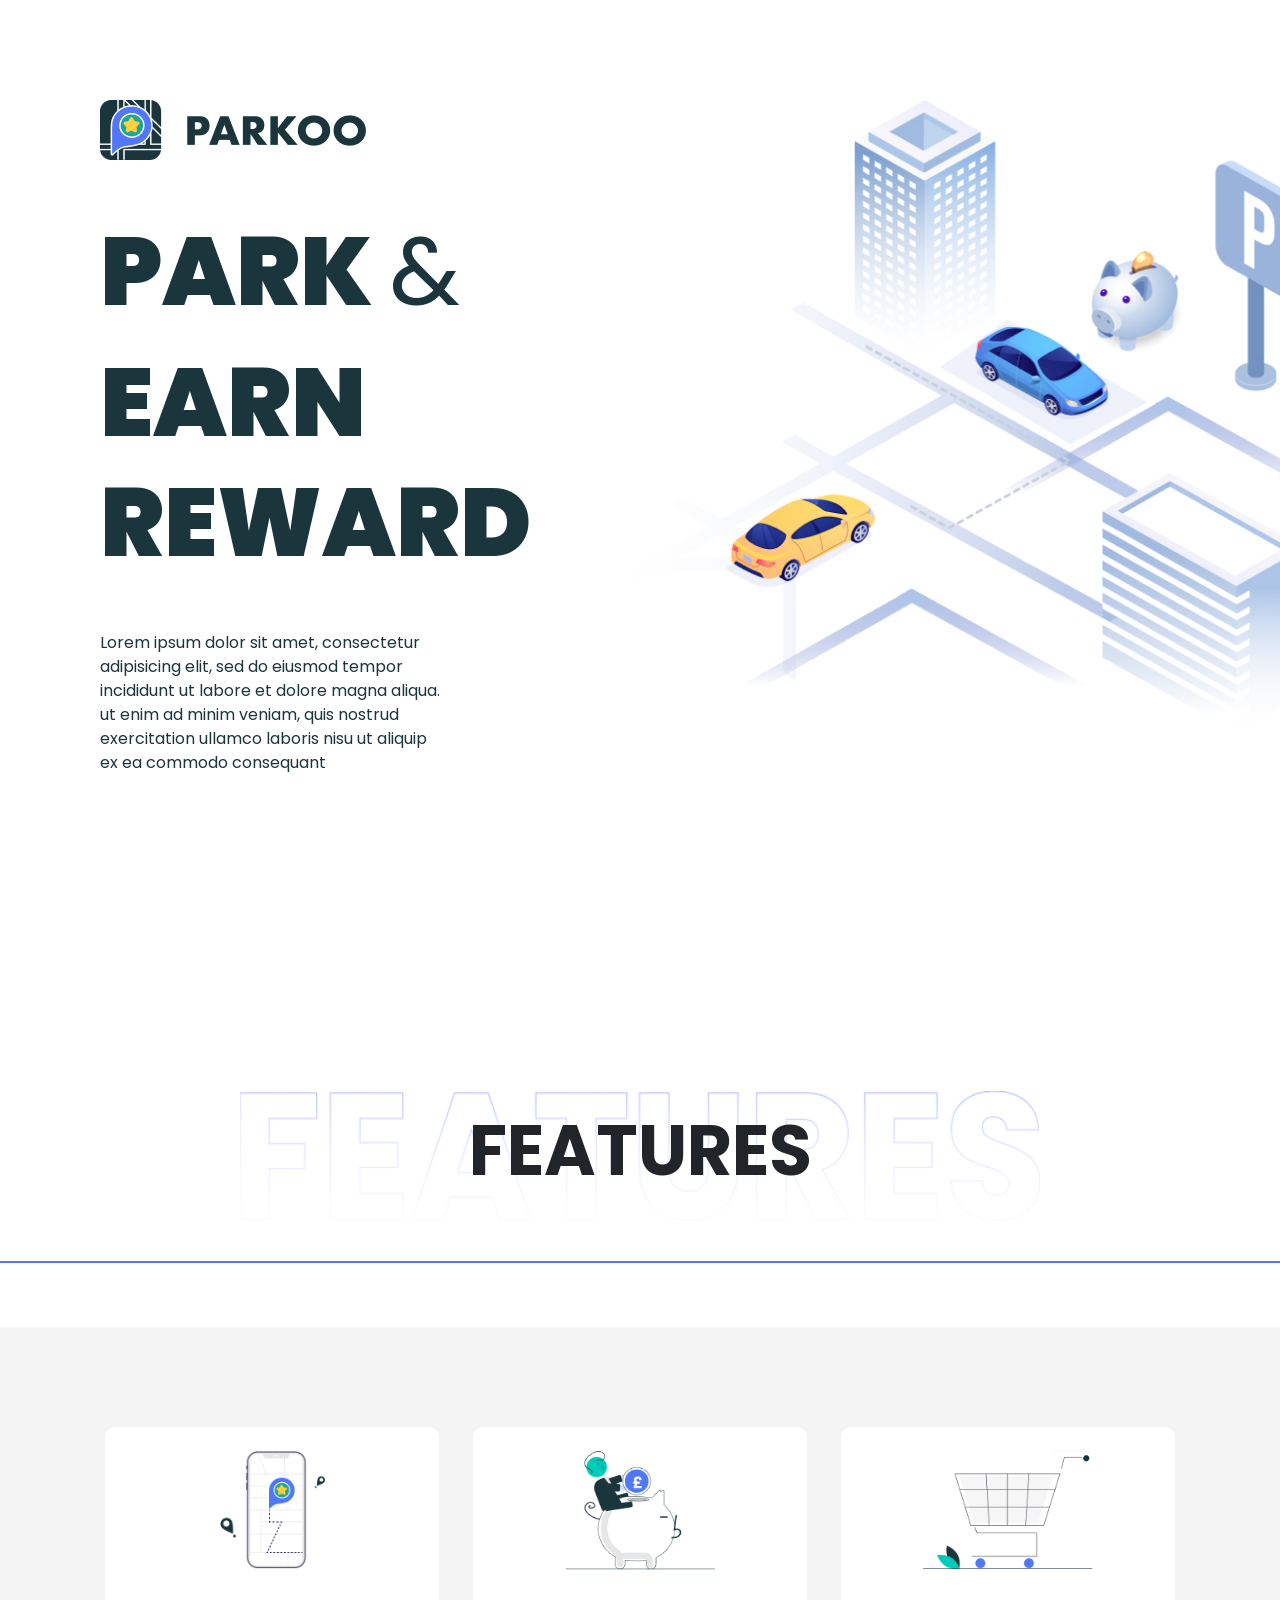
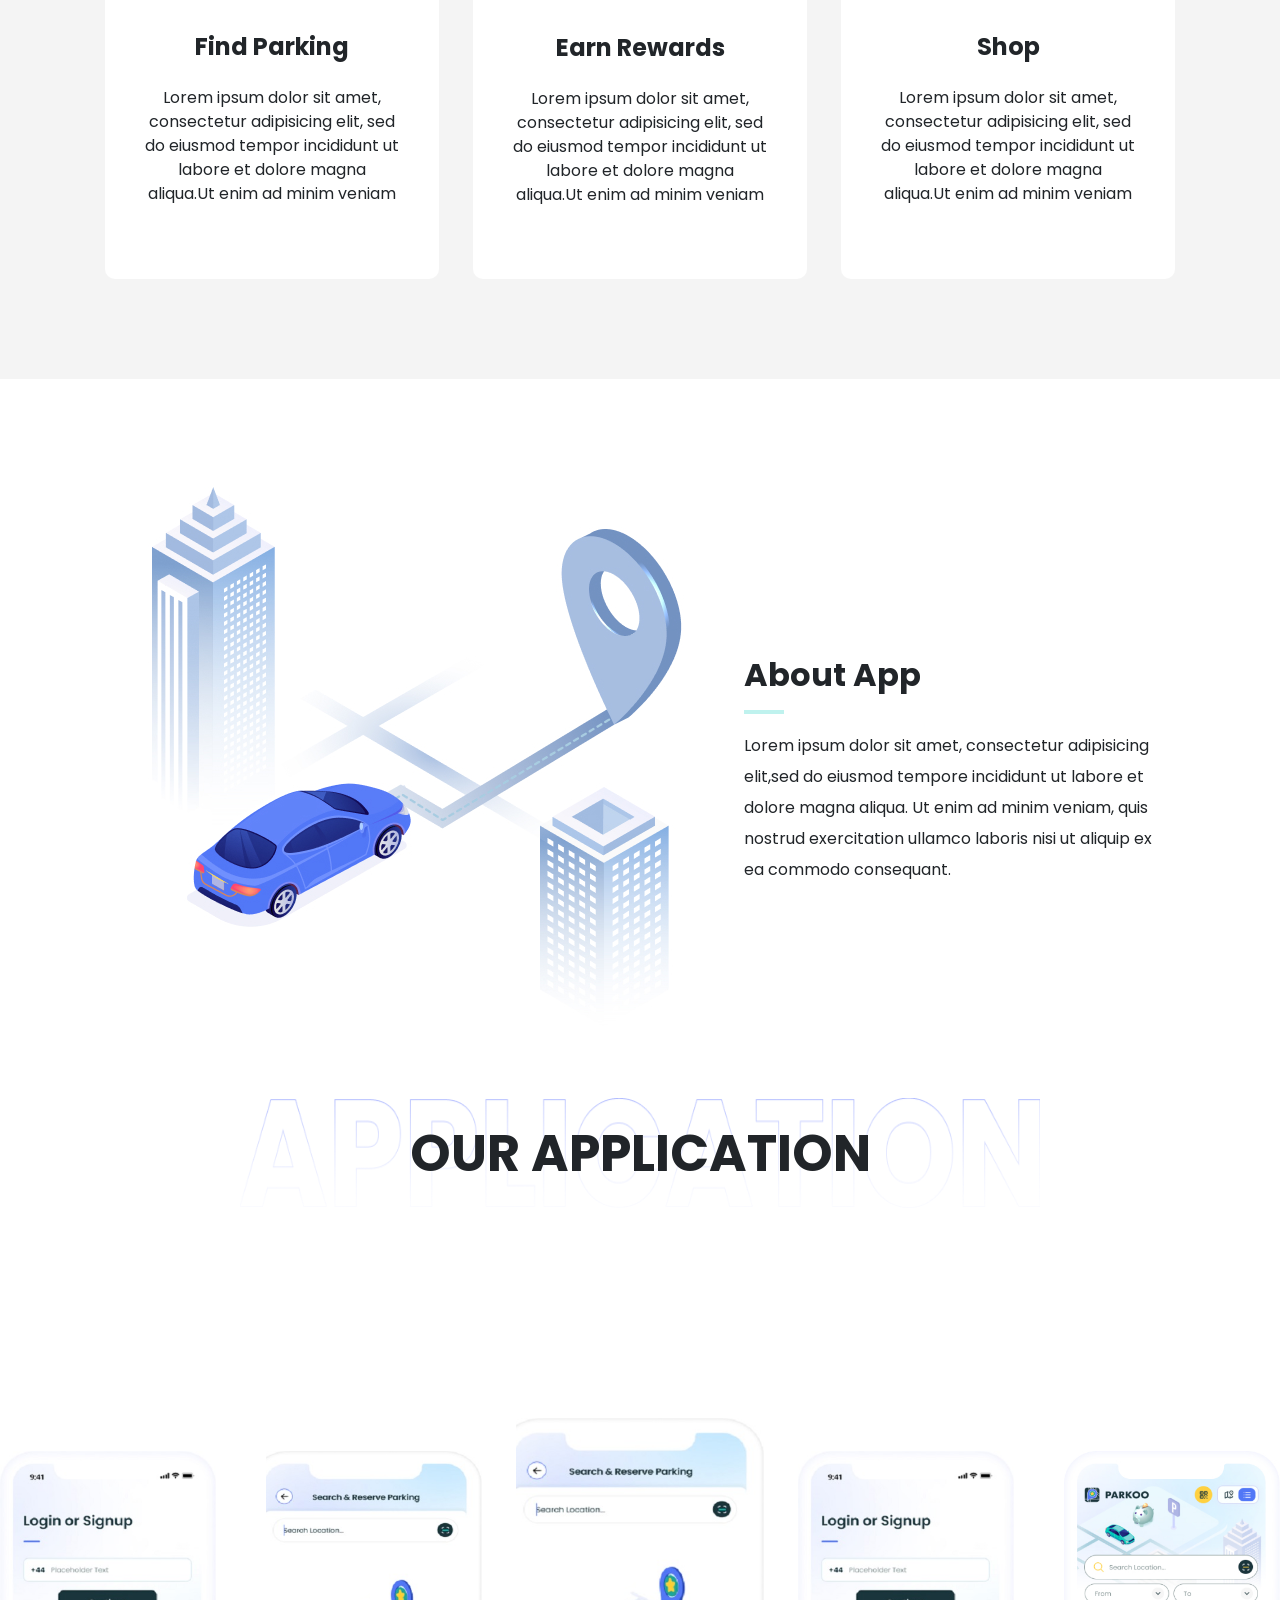
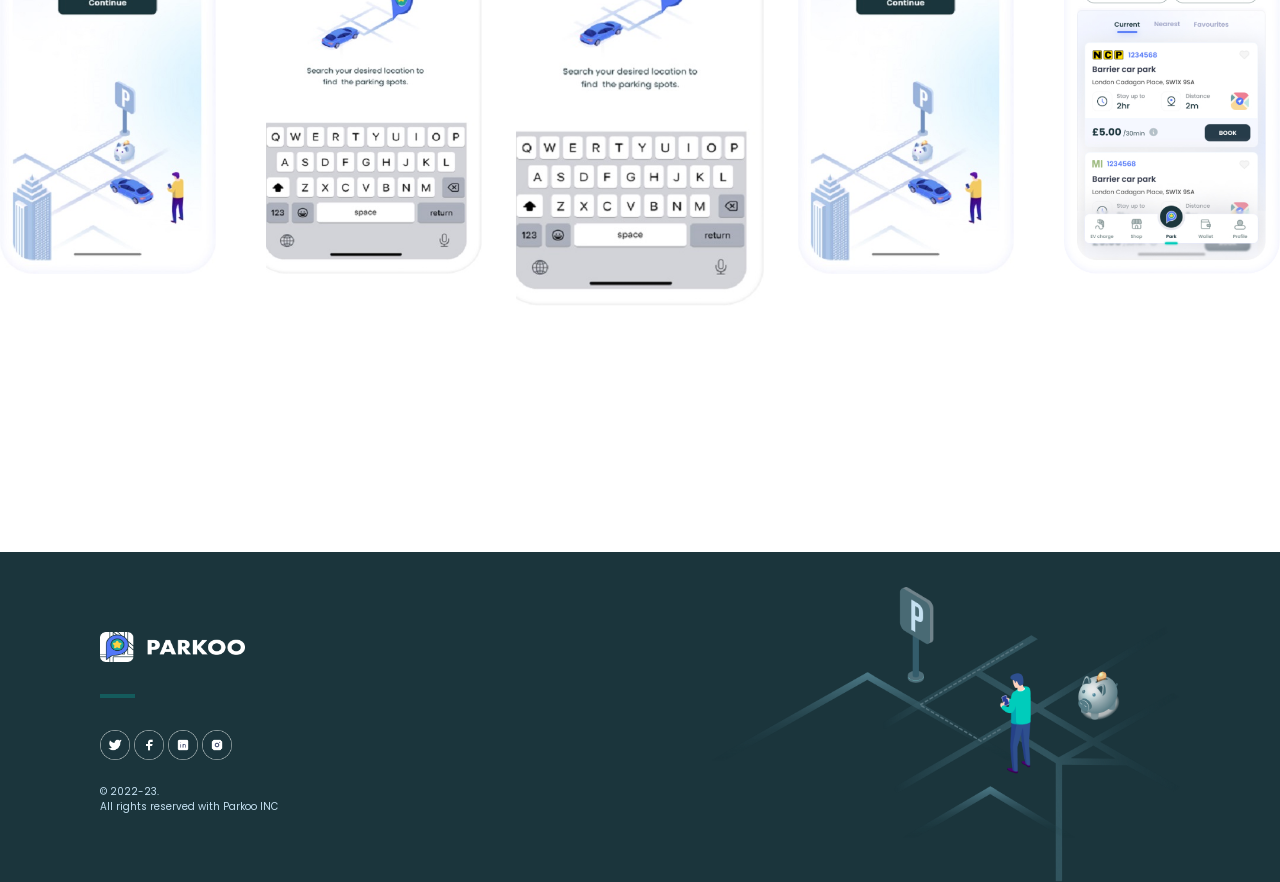
==== index.html @ 3248bf6e "visual changes" ====
<!DOCTYPE html>
<html lang="en">
<head>
    <meta charset="UTF-8">
    <meta http-equiv="X-UA-Compatible" content="IE=edge">
    <meta name="viewport" content="width=device-width, initial-scale=1.0">
    <link href="https://cdn.jsdelivr.net/npm/bootstrap@5.2.1/dist/css/bootstrap.min.css" rel="stylesheet">
    <link href="https://cdn.jsdelivr.net/npm/bootstrap@5.3.0/dist/css/bootstrap.min.css" rel="stylesheet" 
    integrity="sha384-9ndCyUaIbzAi2FUVXJi0CjmCapSmO7SnpJef0486qhLnuZ2cdeRhO02iuK6FUUVM" crossorigin="anonymous">
    <link href='https://fonts.googleapis.com/css?family=Poppins' rel='stylesheet'>
   
    <link rel="stylesheet" href="css/index.css">
    <link rel="stylesheet" href="css/owl.carousel.css">
    <link rel="stylesheet" href="css/owl.theme.green.css">
    <script src="js/jquery.min.js"></script>
    <script src="js/owl.carousel.min.js"></script> 
    <link rel="stylesheet" href="js/index.js">
    <style>
    body {
        font-family: 'Poppins';
        background-color: #FFFFFF;
    }
    </style>
    <title>ParkooLandingPage</title>
</head>
<body>
    <div class="d-flex flex-column">
        <div>
            <div class="backgroundimage">
                <div class="col-sm-6">
                    <img class="parkoologohdr " src="images/ParkooLogohdr.jpg" alt="parkooimage">
                    <h6 class="headerfont">PARK <span class="amp">&</span> EARN REWARD</h6>
                    <P class="headertext">
                        Lorem ipsum dolor sit amet, consectetur adipisicing elit,
                        sed do eiusmod tempor incididunt ut labore et dolore
                        magna aliqua. ut enim ad minim veniam, quis nostrud 
                        exercitation ullamco laboris nisu ut aliquip ex ea 
                        commodo consequant
                    </P>
                </div>
            </div>
        </div>
        <div class="featuresection d-flex flex-column">
            <div class="pb-5">
                <p class="features text-center">FEATURES</p>
            </div>
            <div  class="cardpadding">
                <div class="row cardsection">
                    <div class="col collog1">
                        <div class="card card1 h-100 p-4">
                            <img class="cardimg cardimg1 pb-5" src="images/section3findparkingjpg.jpg" style="width:105px">
                            <div class="card-body pb-5">
                                <h6 class="card-title h4 text-center pb-3">Find Parking</h6>
                                <p class="card-text text-center">
                                    Lorem ipsum dolor sit amet, consectetur adipisicing elit,
                                    sed do eiusmod tempor incididunt ut labore et dolore
                                    magna aliqua.Ut enim ad minim veniam
                                </p>
                            </div>
                        </div>
                    </div>
                    <div class="col collog2">
                        <div class="card card2 h-100 p-4">
                            <img class="cardimg pb-5" src="images/serction3earnrewardsjpg.jpg" style="width:150px">
                            <div class="card-body pb-5">
                                <h6 class="card-title h4 text-center pb-3">Earn Rewards</h6>
                                <p class="card-text text-center">
                                    Lorem ipsum dolor sit amet, consectetur adipisicing elit,
                                    sed do eiusmod tempor incididunt ut labore et dolore
                                    magna aliqua.Ut enim ad minim veniam
                                </p>
                            </div>
                        </div>
                    </div>
                    <div class="col-lg collog3">
                        <div class="card card3 h-100 p-4">
                            <img class="cardimg pb-5" src="images/section3shopjpg.jpg" style="width:170px">
                            <div class="card-body pb-5">
                                <h6 class="card-title h4 text-center pb-3">Shop</h6>
                                <p class="card-text text-center">
                                        Lorem ipsum dolor sit amet, consectetur adipisicing elit,
                                        sed do eiusmod tempor incididunt ut labore et dolore
                                        magna aliqua.Ut enim ad minim veniam
                                </p>
                            </div>
                        </div>
                    </div>
                </div>
            </div>
        </div>
        <div class="aboutsection">
            <div class="row">
                <div class="col-sm-7">
                  <img src="images/aboutsectionimg.jpg">
                </div>
                <div class="col-sm-5 aboutsectioncenter">
                  <h6 class="h3 aboutheading">About App</h6>
                  <hr class="aboutline">
                  <p class="abouttext">Lorem ipsum dolor sit amet, consectetur adipisicing elit,sed do
                      eiusmod tempore incididunt ut labore et dolore magna aliqua.
                       Ut enim ad minim veniam, quis nostrud exercitation ullamco
                      laboris nisi ut aliquip ex ea commodo consequant.
                  </p>
                 
                </div>
              </div>
        </div>
        <div class="pb-5">
            <p class="applications text-center">OUR APPLICATION</p>
        </div>
        <div class="section-padding">
            <div class="screenshot_slider owl-carousel">
                <div class="item">
                    <img class="owlimg" src="images/left2jpg.jpg" alt="">
                </div>
                <div class="item">
                    <img class="owlimg" src="images/right1jpg.jpg" alt="">
                </div>
                <div class="item">
                    <img class="owlimg" src="images/centerjpg.jpg" alt="">
                </div>
                <div class="item">
                    <img class="owlimg" src="images/right1jpg.jpg" alt="">
                </div>
                <div class="item">
                    <img class="owlimg" src="images/left2jpg.jpg" alt="">
                </div>
            </div>
        </div>
        <script>
var owl = $('.screenshot_slider').owlCarousel({
    loop: true,
    responsiveClass: true,
    nav: true,
    margin: 80,    
    autoplayTimeout: 4000,
    smartSpeed: 400,
    center: true,
    navText: ['&#8592;', '&#8594;'],
    responsive: {
        0: {
            items: 1,
            margin: 30
        },
        600: {
            items: 3,
            margin: 30
        },
        1200: {
            items: 5,
            margin: 50
        }
    }
});

/****************************/

jQuery(document.documentElement).keydown(function (event) {    

    // var owl = jQuery("#carousel");

    // handle cursor keys
    if (event.keyCode == 37) {
       // go left
      owl.trigger('prev.owl.carousel', [400]);
      //owl.trigger('owl.prev');
    } else if (event.keyCode == 39) {
       // go right
        owl.trigger('next.owl.carousel', [400]);
       //owl.trigger('owl.next');
    }

});
        </script>
        <div class="footer">
            <div class="footer2sections">
                <div class=" footerfirstsection col">
                    <div class="d-flex flex-column">
                        <img class="footerlogo mb-3" src="images\footerlogo.png">
                        <hr class="footerline">
                        <div class="footerimages d-flex flex-row pb-4 pt-3">
                            <img class="imagefooter me-1" src="images/Group 55png.png" alt="">
                            <img class="imagefooter me-1" src="images/Group 56png.png" alt="">
                            <img class="imagefooter me-1" src="images/Group 57png.png" alt="">
                            <img class="imagefooter" src="images/Group 59png.png" alt="">
                        </div>
                        <p class="footertext m-0">© 2022-23.</p>
                        <p class="footertext">All rights reserved with Parkoo INC</p>
                    </div>
                </div>
                <div class="col">
                    <img class="footerimg" src="images\footerpng.png">
                </div>
            </div>
            
        </div>
    </div>
</body>
---- css/index.css ----
body{
    background-color: #ffffff;
}
.headerfont{
    font-size: 95.5px;
    font-weight:1000;
    line-height: 120px;
    color: #1B353C;
    }
    .headertext{
        padding-right: 230px;
        color: #1B353C;
    }
    .backgroundimage{
        background-image: url("../images/imagefirstbox.jpg");
        background-position: right top;
        background-repeat: no-repeat; 
        padding-left: 100px;
        padding-top: 100px;
        padding-right: 30px;
        padding-bottom: 260px;
        background-position-y: 100px;    
        background-position-x: 570px;   
        background-size:1002.01px 748.42px;
    }
    .parkoologohdr,.headerfont{
        padding-bottom: 40px;
    }
    .amp{
        font-size: normal;
        font-weight:normal;
        line-height: normal;
    }
    .featuresection{
        
    }
    .featuresection .features{
        background-image: url("../images/features.png");
        background-repeat: no-repeat;
        background-position: center;
        background-size: 800px 130px;
        font-weight: bolder;
        font-size: 70px;
        line-height: 200px;
        padding-bottom: 10px;
        border-bottom:2.5px solid #5277F7;
    }
    .cardpadding{
        padding-left: 100px;
        padding-right: 100px;
        padding-top: 100px;
        padding-bottom: 100px;  
        background-color:#F4F4F4; 
    }
    
   
    .featuresection .cardimg{
        align-self: center;
    
    }

    .featuresection .card{
        border-left: 0;
        border-right: 0;
        border-bottom: 0;
        border-top: 0;
        border-radius: 10px;
        background-color: #ffffff;
        margin-left: 5px;
        margin-right: 5px;
    }
    .featuresection .card-title{
        font-weight: bolder;
    }
    .applications{
        background-image: url("../images/application.png");
        background-repeat: no-repeat;
        background-position: center;
        background-size: 800px 110px;
        font-weight: bolder;
        font-size: 51px;
        line-height: 150px;  
    }
    .aboutsection{
        padding-left: 100px;
        padding-right: 100px;
        padding-top: 100px;
    }
    .about{
        font-weight: bolder;
    }
    .abouttext{
        line-height: 31px;
        padding-right: 20px;
    }
   .aboutheading{
        font-weight: bolder;
        font-size:xx-large;
   }
    .aboutline{
        width:40px;
        border: 2px solid #00CCBB;
    }
    .line{
        width:40px;
        border: 2px solid  #5277F7;
        justify-self: center;
    }
    .aboutsectioncenter{
        align-self: center;
    }
    .section-padding{
        width:100%;
        margin: 0 auto;
        padding-bottom: 120px;
    }
    .owl-item .item {
       transform: translate3d(0, 0, 0); 
       margin: 50px 0; 
    }

    .screenshot_slider .owl-stage-outer{
        overflow: visible !important;
    }

    .screenshot_slider .item{
        border-radius: 30px;
        overflow: hidden;
        background: #fff;
    }

    .screenshot_slider .item img{
        border-radius: 30px;
        width: auto;
        max-width: 100%;
        height: 520px;
        object-fit: contain;
        margin: auto;
    }

    /* .screenshot_slider .owl-item .item img {
        -webkit-transition: 0.3s;
        -webkit-box-shadow: 0 5px 10px 0 rgba(0, 0, 0, 0.1);
        box-shadow: 0 5px 10px 0 rgba(0, 0, 0, 0.1);
        -o-transition: 0.3s;
        transition: 0.3s;
        -webkit-transform: scale(0.80);
        -ms-transform: scale(0.80);
        transform: scale(0.80);
    }

.screenshot_slider .owl-item.center .item img {
    -webkit-transform: scale(1.15);
    -ms-transform: scale(1.15);
    transform: scale(1.15);
} */

.screenshot_slider .owl-nav {
    text-align: center;
}

.screenshot_slider .owl-nav button {
	font-size: 24px !important;
	
	color: #033aff !important;
}
    
.footer{
    background-color: #1B353C;
    padding-left: 100px;
    padding-right: 100px;
}
.footerlogo{
    width: 145px;
    height: 30px;
}
.footertext{
    color:#C5E1F2;
    font-size:x-small;
}
.imagefooter{
    width: 30px;
    height: 30px;
}
    
.footer2sections{
    display: flex;
    flex-direction: row;
}
.footerline{
    width: 35px;
    border:2px solid #00CCBB;
}
.footerimg{
    padding-top: 35px;
    width: 600px;
    height: 330px;
    padding-left: 100px;
}
.footerfirstsection{
    padding-top: 80px;
}

.screenshot_slider .owl-item{
    padding: 60px 0;   
}

.screenshot_slider .item{
    border-radius: 30px;
    overflow: hidden;
    background: #fff;
    display: flex;
    justify-content: center;
    align-items: center;
    transition: 0.4s ease;
}


.screenshot_slider .owl-item.center .item{
    transform: scale(1.15);
    z-index: 10;
}

.screenshot_slider .item img{
    height: 520px;
    width: auto;
    object-fit: contain;
    border-radius: 30px;
}
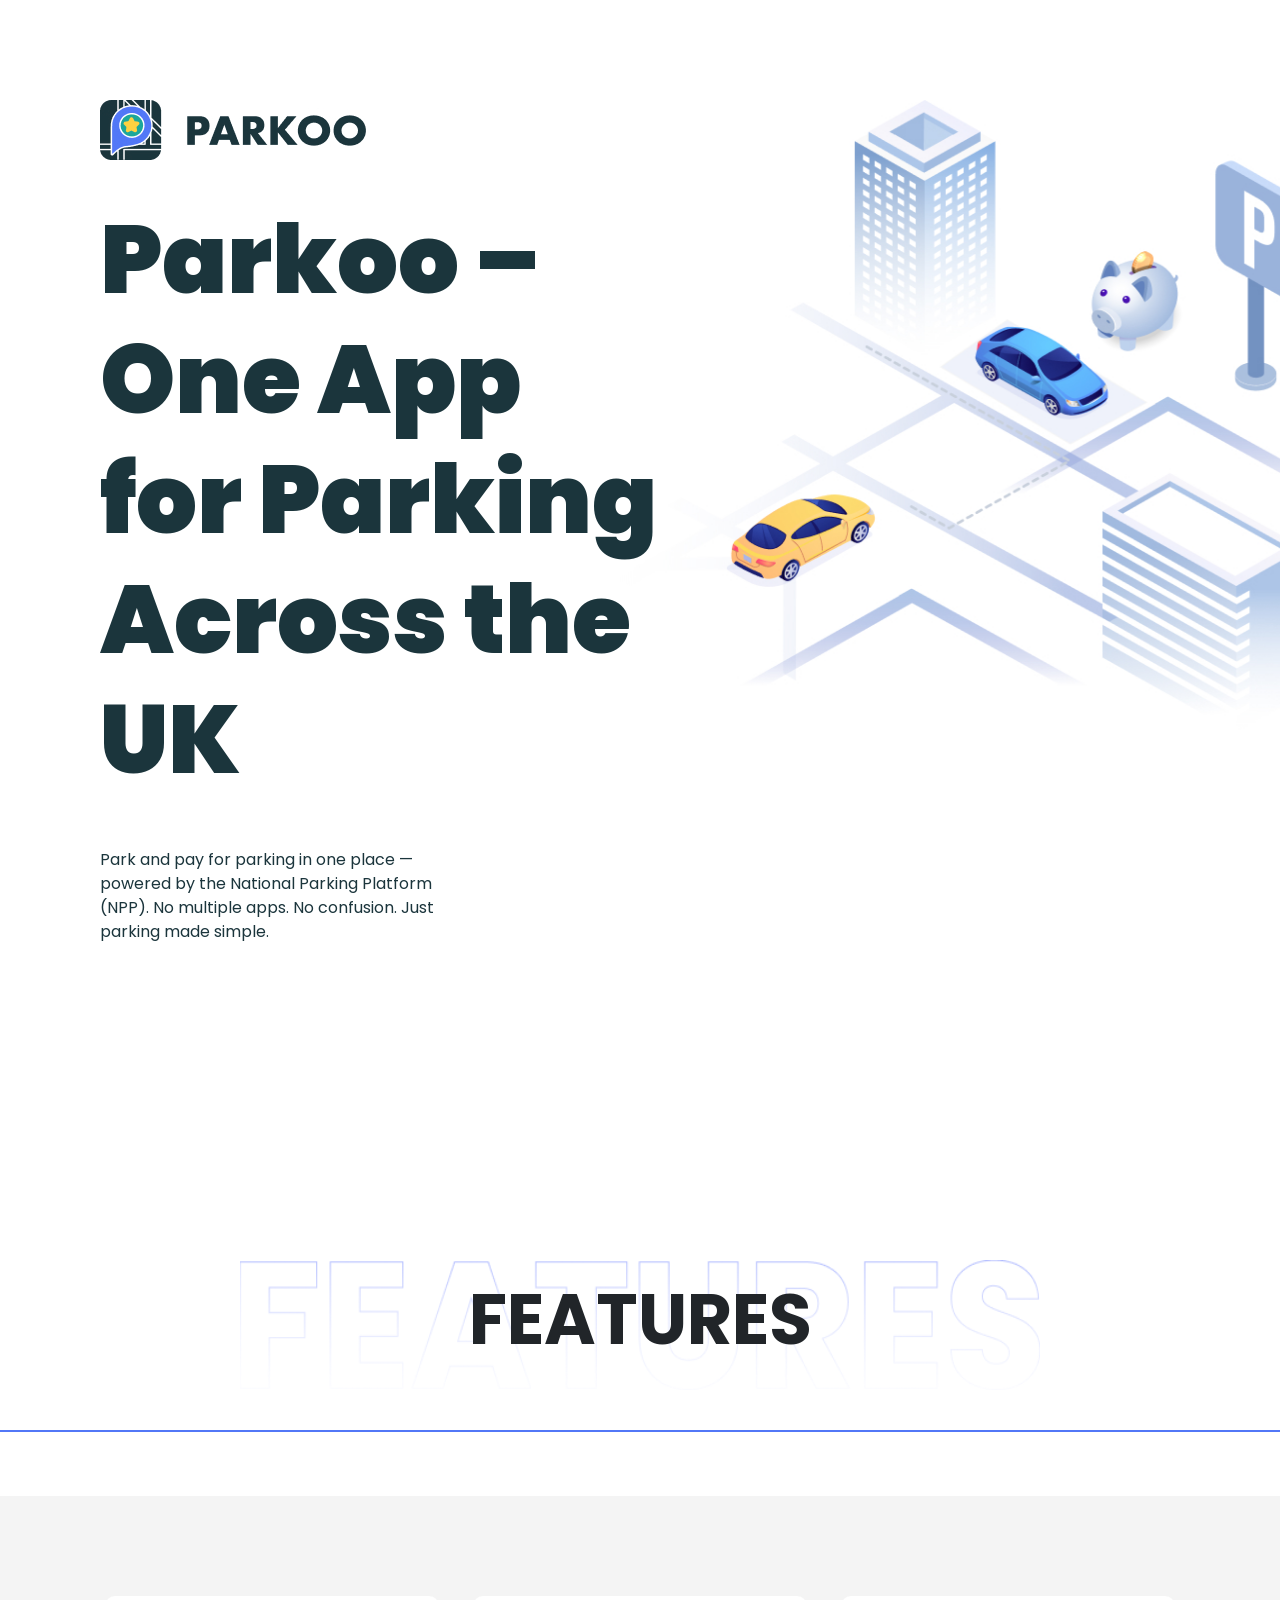
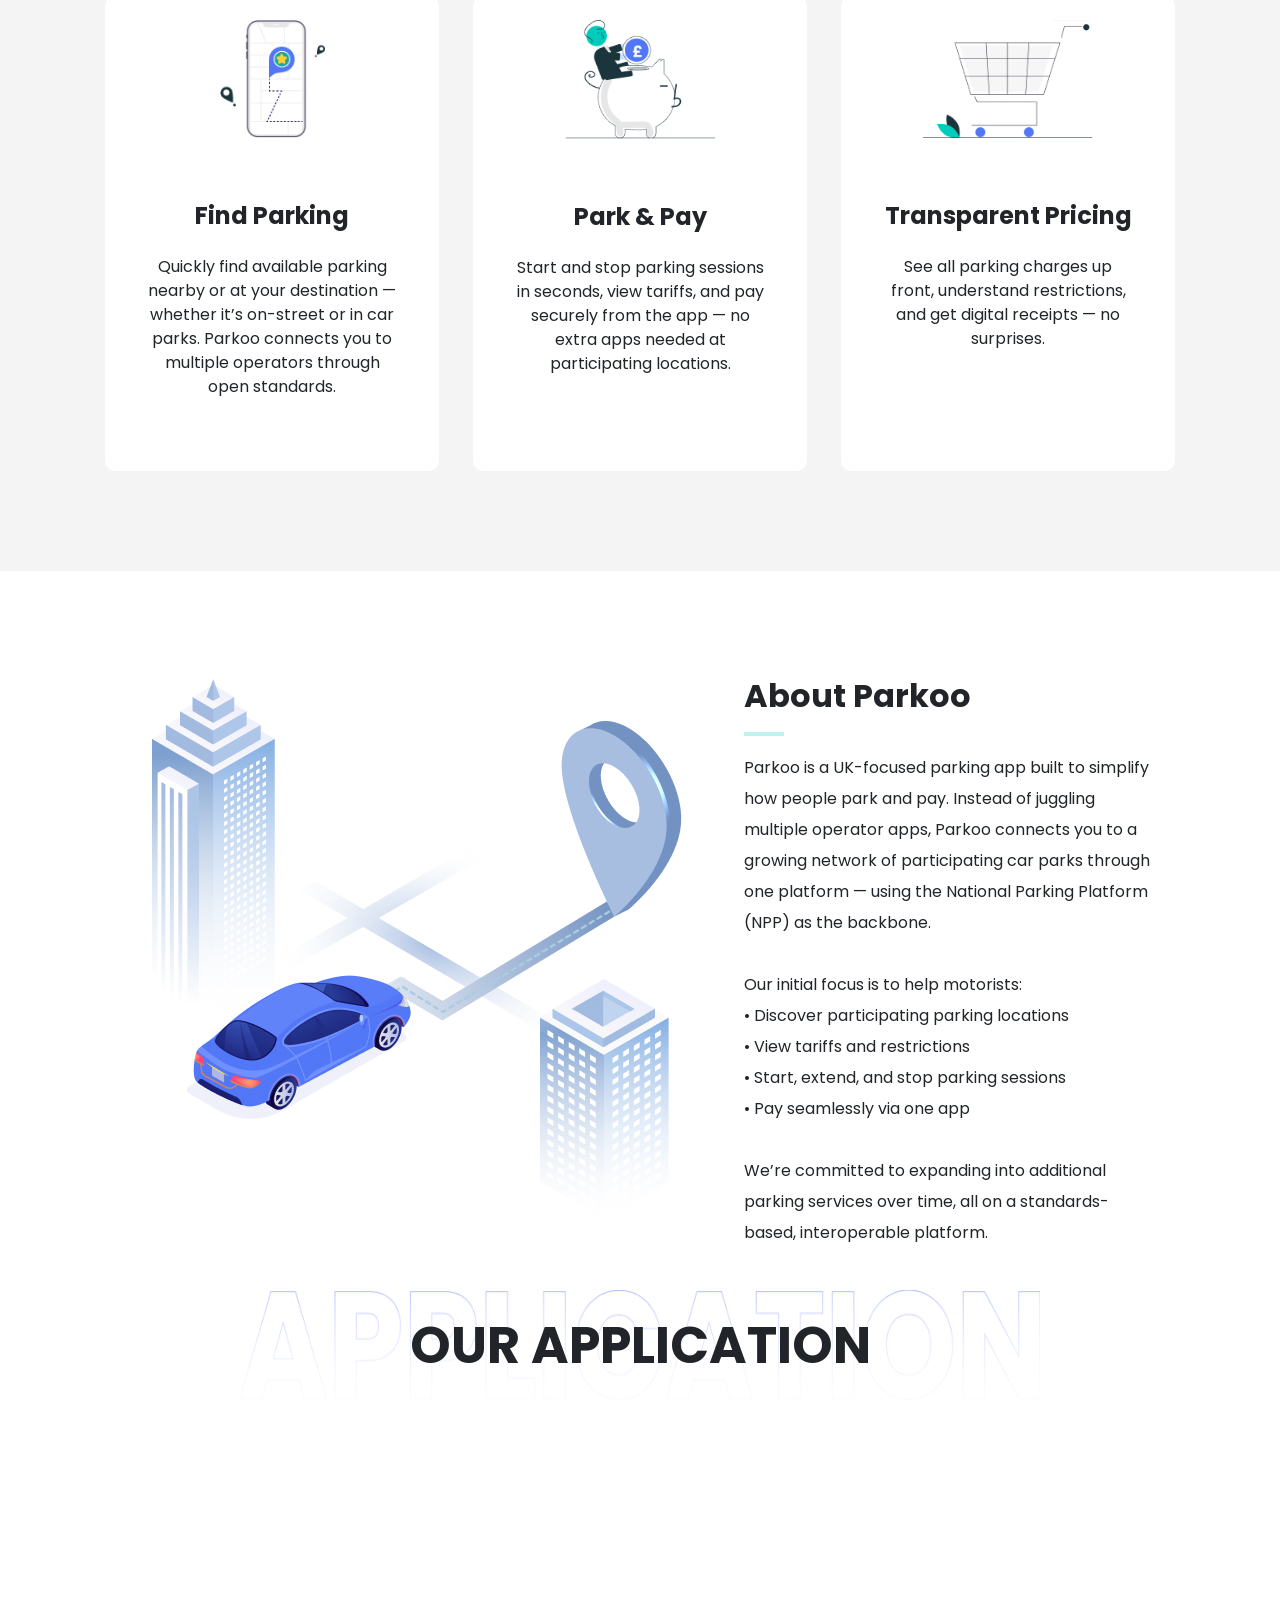
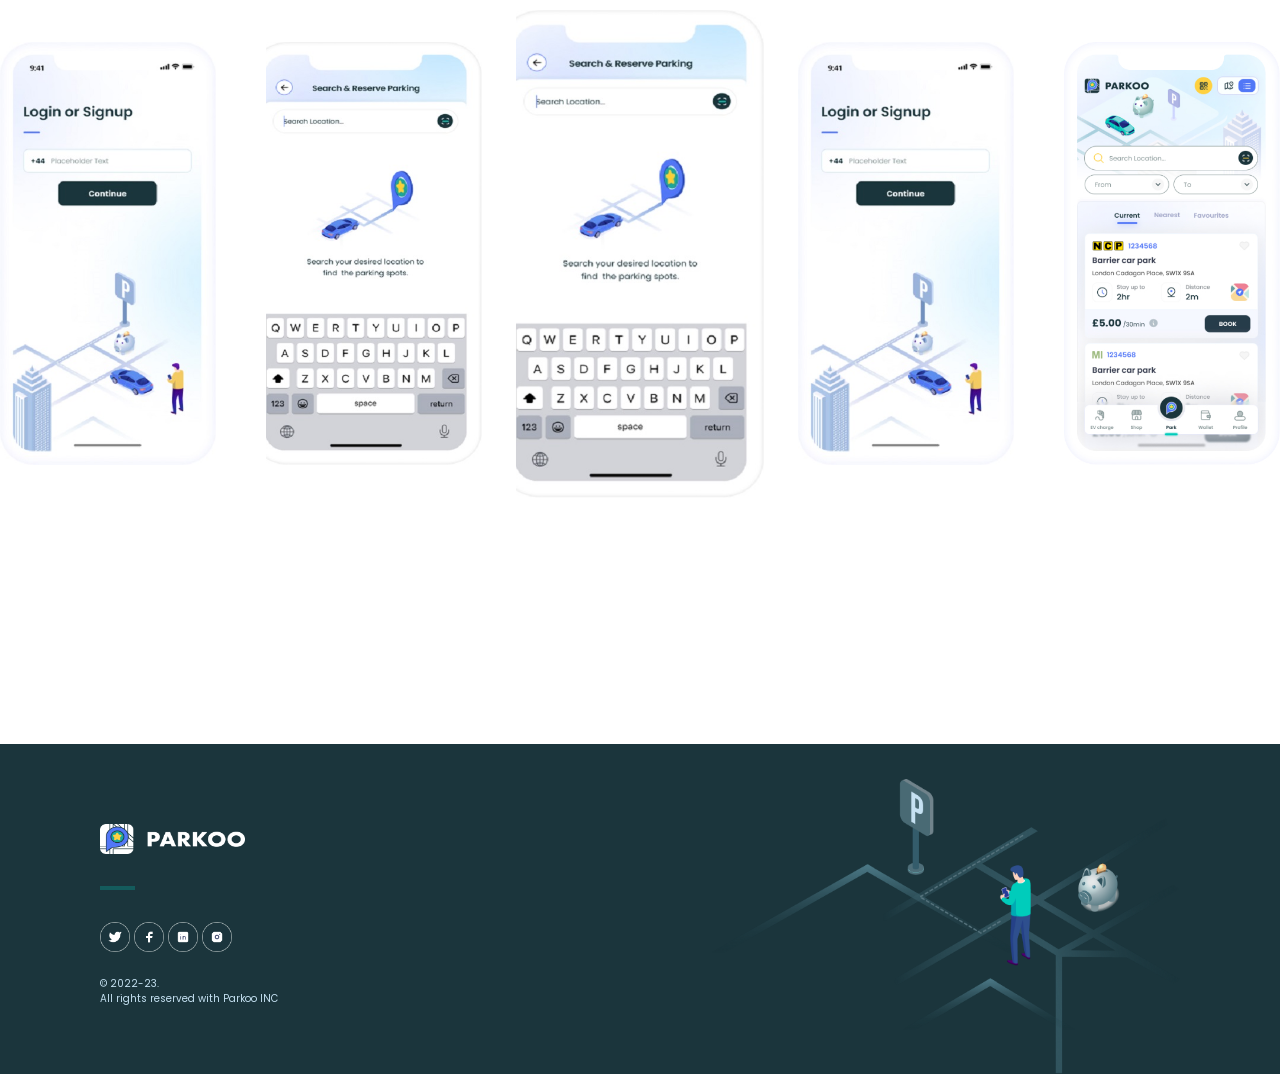
==== commit 9d06cebd: "content" ====
--- a/index.html
+++ b/index.html
@@ -29,13 +29,10 @@
             <div class="backgroundimage">
                 <div class="col-sm-6">
                     <img class="parkoologohdr " src="images/ParkooLogohdr.jpg" alt="parkooimage">
-                    <h6 class="headerfont">PARK <span class="amp">&</span> EARN REWARD</h6>
+                    <h6 class="headerfont">Parkoo – One App for Parking Across the UK</h6>
                     <P class="headertext">
-                        Lorem ipsum dolor sit amet, consectetur adipisicing elit,
-                        sed do eiusmod tempor incididunt ut labore et dolore
-                        magna aliqua. ut enim ad minim veniam, quis nostrud 
-                        exercitation ullamco laboris nisu ut aliquip ex ea 
-                        commodo consequant
+                       Park and pay for parking in one place — powered by the National Parking Platform (NPP).
+                       No multiple apps. No confusion. Just parking made simple.
                     </P>
                 </div>
             </div>
@@ -52,9 +49,8 @@
                             <div class="card-body pb-5">
                                 <h6 class="card-title h4 text-center pb-3">Find Parking</h6>
                                 <p class="card-text text-center">
-                                    Lorem ipsum dolor sit amet, consectetur adipisicing elit,
-                                    sed do eiusmod tempor incididunt ut labore et dolore
-                                    magna aliqua.Ut enim ad minim veniam
+                                   Quickly find available parking nearby or at your destination — whether it’s on-street
+                                   or in car parks. Parkoo connects you to multiple operators through open standards.
                                 </p>
                             </div>
                         </div>
@@ -63,11 +59,10 @@
                         <div class="card card2 h-100 p-4">
                             <img class="cardimg pb-5" src="images/serction3earnrewardsjpg.jpg" style="width:150px">
                             <div class="card-body pb-5">
-                                <h6 class="card-title h4 text-center pb-3">Earn Rewards</h6>
+                                <h6 class="card-title h4 text-center pb-3">Park & Pay</h6>
                                 <p class="card-text text-center">
-                                    Lorem ipsum dolor sit amet, consectetur adipisicing elit,
-                                    sed do eiusmod tempor incididunt ut labore et dolore
-                                    magna aliqua.Ut enim ad minim veniam
+                                    Start and stop parking sessions in seconds, view tariffs, and pay securely
+                                    from the app — no extra apps needed at participating locations.
                                 </p>
                             </div>
                         </div>
@@ -76,11 +71,10 @@
                         <div class="card card3 h-100 p-4">
                             <img class="cardimg pb-5" src="images/section3shopjpg.jpg" style="width:170px">
                             <div class="card-body pb-5">
-                                <h6 class="card-title h4 text-center pb-3">Shop</h6>
+                                <h6 class="card-title h4 text-center pb-3">Transparent Pricing</h6>
                                 <p class="card-text text-center">
-                                        Lorem ipsum dolor sit amet, consectetur adipisicing elit,
-                                        sed do eiusmod tempor incididunt ut labore et dolore
-                                        magna aliqua.Ut enim ad minim veniam
+                                        See all parking charges up front, understand restrictions, and get digital
+                                        receipts — no surprises.
                                 </p>
                             </div>
                         </div>
@@ -94,14 +88,23 @@
                   <img src="images/aboutsectionimg.jpg">
                 </div>
                 <div class="col-sm-5 aboutsectioncenter">
-                  <h6 class="h3 aboutheading">About App</h6>
+                  <h6 class="h3 aboutheading">About Parkoo</h6>
                   <hr class="aboutline">
-                  <p class="abouttext">Lorem ipsum dolor sit amet, consectetur adipisicing elit,sed do
-                      eiusmod tempore incididunt ut labore et dolore magna aliqua.
-                       Ut enim ad minim veniam, quis nostrud exercitation ullamco
-                      laboris nisi ut aliquip ex ea commodo consequant.
-                  </p>
-                 
+                  <p class="abouttext">
+                    Parkoo is a UK-focused parking app built to simplify how people park and pay.
+                    Instead of juggling multiple operator apps, Parkoo connects you to a growing
+                    network of participating car parks through one platform — using the National
+                    Parking Platform (NPP) as the backbone.
+                    <br><br>
+                    Our initial focus is to help motorists:
+                    <br>• Discover participating parking locations
+                    <br>• View tariffs and restrictions
+                    <br>• Start, extend, and stop parking sessions
+                    <br>• Pay seamlessly via one app
+                    <br><br>
+                    We’re committed to expanding into additional parking services over time,
+                    all on a standards-based, interoperable platform.
+                </p>
                 </div>
               </div>
         </div>
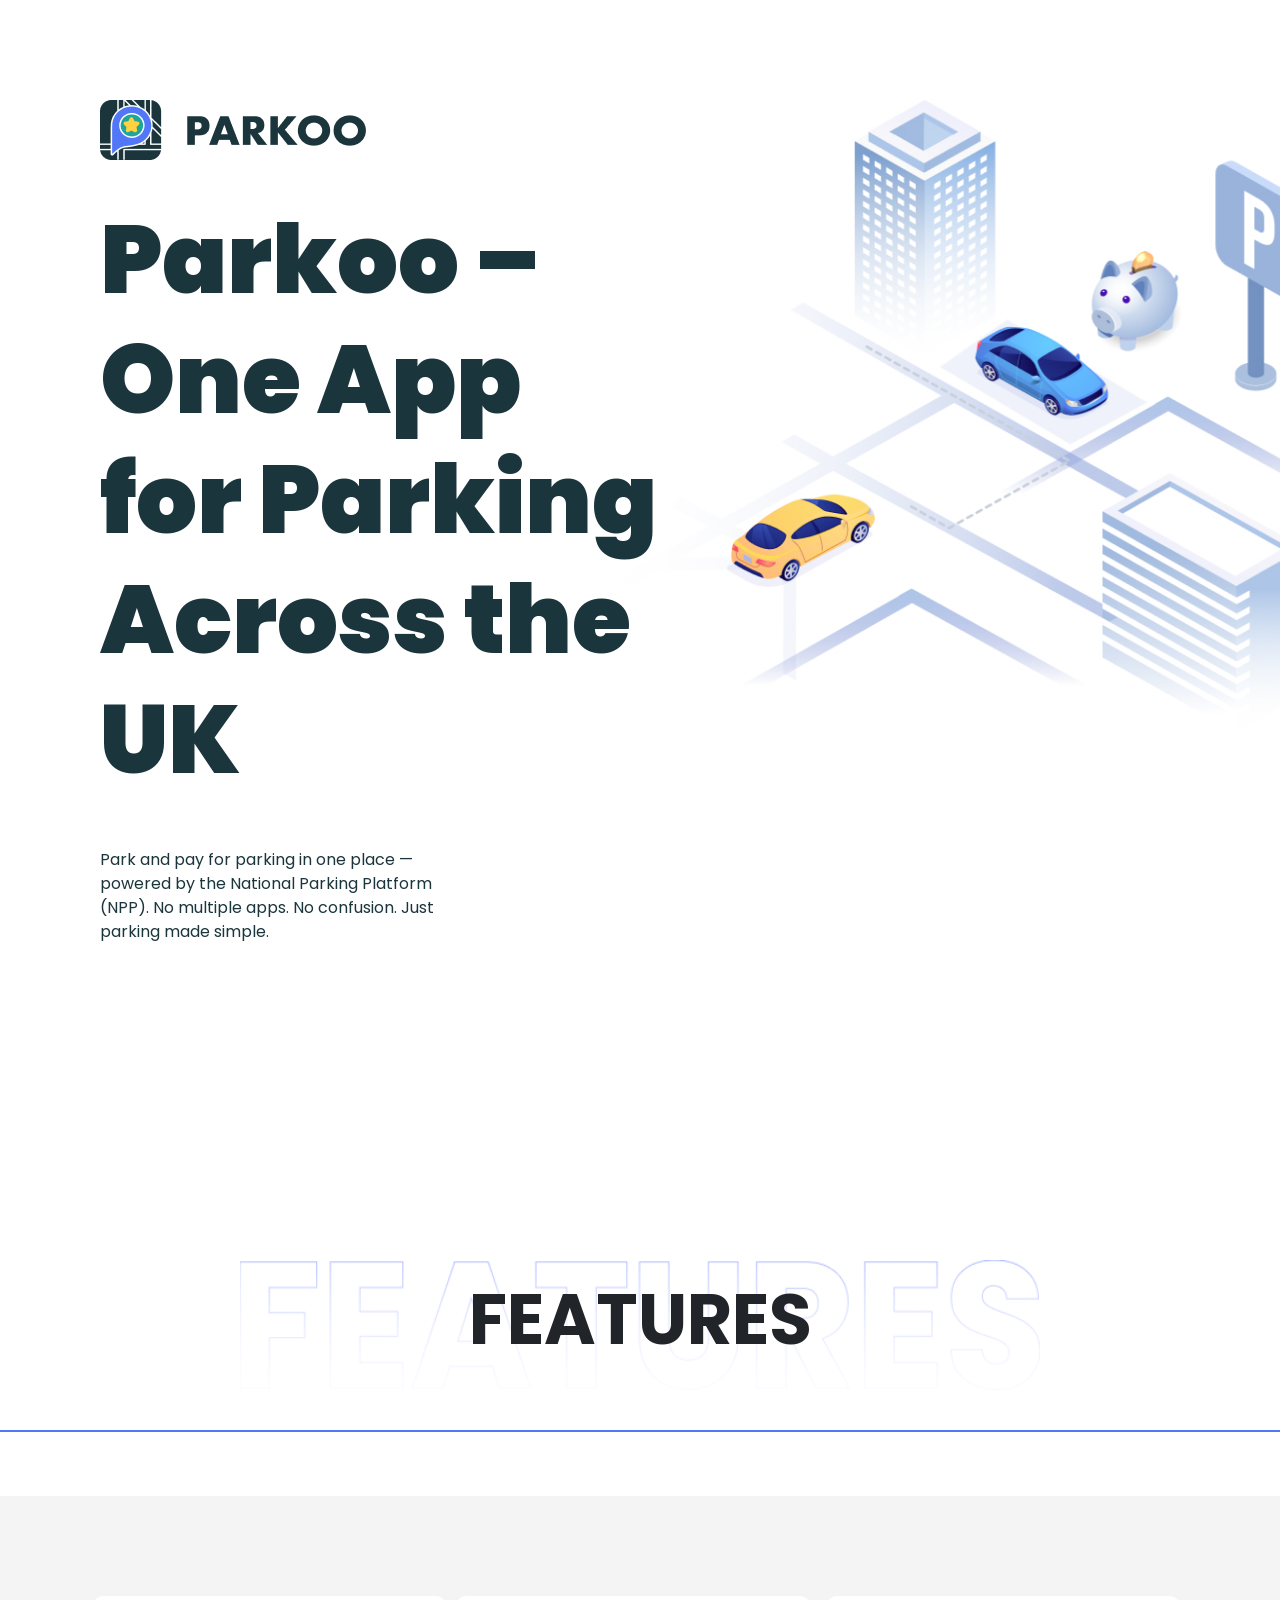
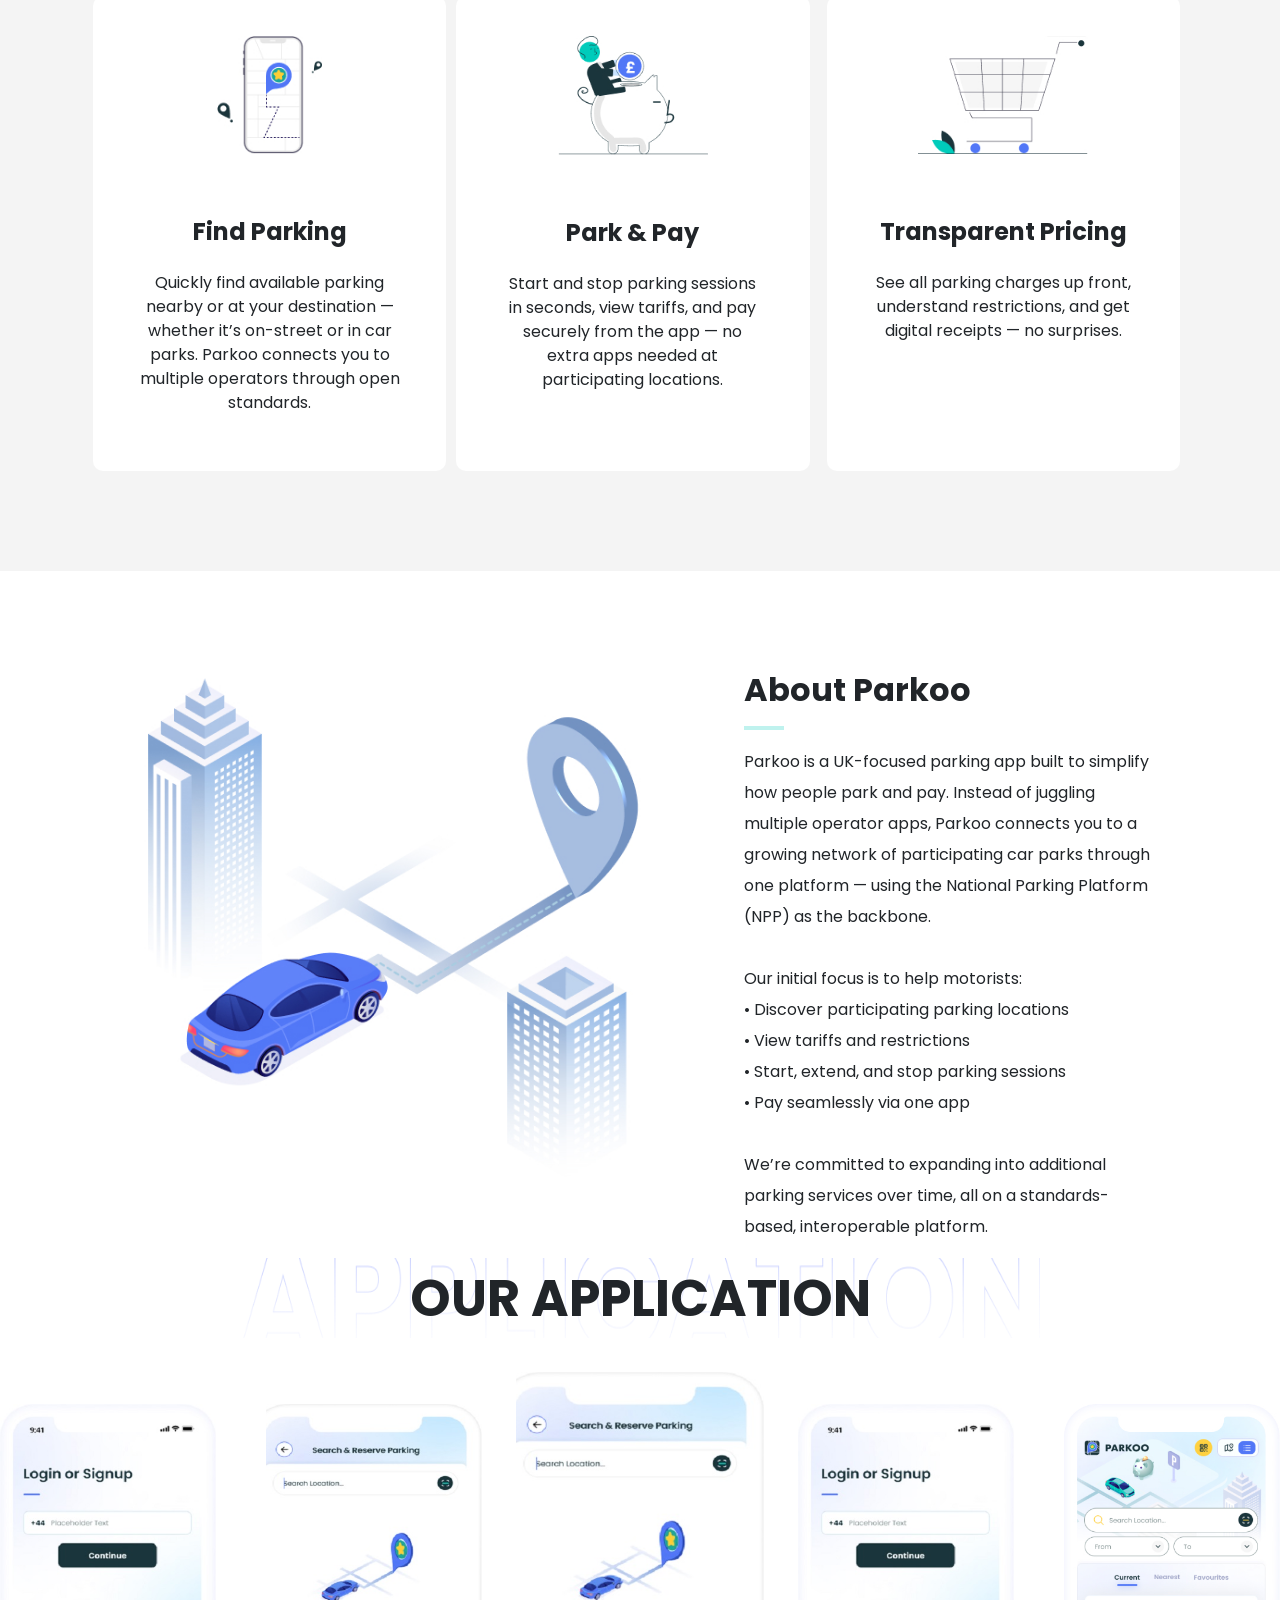
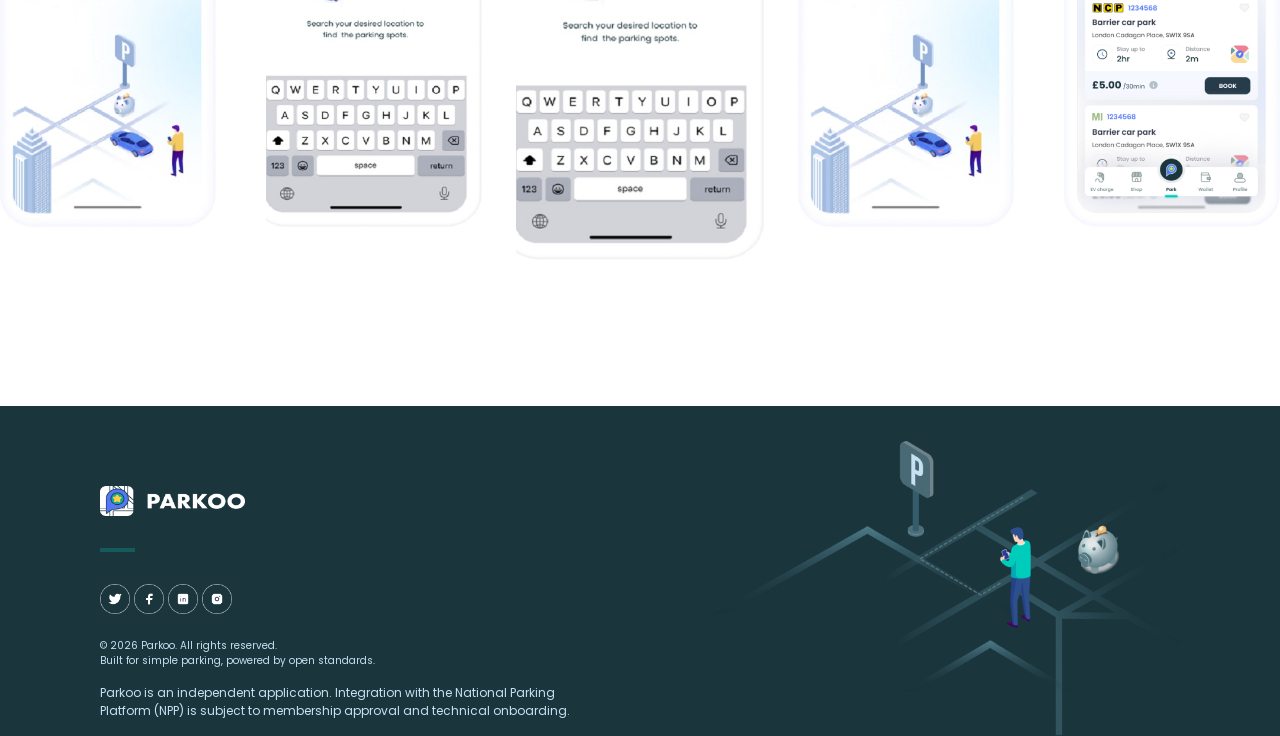
==== commit aada6a0f: "content" ====
--- a/index.html
+++ b/index.html
@@ -44,9 +44,9 @@
             <div  class="cardpadding">
                 <div class="row cardsection">
                     <div class="col collog1">
-                        <div class="card card1 h-100 p-4">
+                        <div class="card card1 h-100">
                             <img class="cardimg cardimg1 pb-5" src="images/section3findparkingjpg.jpg" style="width:105px">
-                            <div class="card-body pb-5">
+                            <div class="card-body">
                                 <h6 class="card-title h4 text-center pb-3">Find Parking</h6>
                                 <p class="card-text text-center">
                                    Quickly find available parking nearby or at your destination — whether it’s on-street
@@ -56,9 +56,9 @@
                         </div>
                     </div>
                     <div class="col collog2">
-                        <div class="card card2 h-100 p-4">
+                        <div class="card card2 h-100">
                             <img class="cardimg pb-5" src="images/serction3earnrewardsjpg.jpg" style="width:150px">
-                            <div class="card-body pb-5">
+                            <div class="card-body">
                                 <h6 class="card-title h4 text-center pb-3">Park & Pay</h6>
                                 <p class="card-text text-center">
                                     Start and stop parking sessions in seconds, view tariffs, and pay securely
@@ -68,9 +68,9 @@
                         </div>
                     </div>
                     <div class="col-lg collog3">
-                        <div class="card card3 h-100 p-4">
+                        <div class="card card3 h-100">
                             <img class="cardimg pb-5" src="images/section3shopjpg.jpg" style="width:170px">
-                            <div class="card-body pb-5">
+                            <div class="card-body">
                                 <h6 class="card-title h4 text-center pb-3">Transparent Pricing</h6>
                                 <p class="card-text text-center">
                                         See all parking charges up front, understand restrictions, and get digital
@@ -187,8 +187,14 @@
                             <img class="imagefooter me-1" src="images/Group 57png.png" alt="">
                             <img class="imagefooter" src="images/Group 59png.png" alt="">
                         </div>
-                        <p class="footertext m-0">© 2022-23.</p>
-                        <p class="footertext">All rights reserved with Parkoo INC</p>
+                        <p class="footertext m-0">© 2026 Parkoo. All rights reserved.</p>
+                        <p class="footertext">
+                        Built for simple parking, powered by open standards.
+                        </p>
+                        <p class="footertext" style="font-size:12px;">
+                        Parkoo is an independent application. Integration with the National Parking
+                        Platform (NPP) is subject to membership approval and technical onboarding.
+                        </p>
                     </div>
                 </div>
                 <div class="col">
--- a/css/index.css
+++ b/css/index.css
@@ -1,5 +1,13 @@
 body{
     background-color: #ffffff;
+    overflow-x: hidden;
+    width: 100%;
+    max-width: 100vw;
+}
+
+html {
+    overflow-x: hidden;
+    max-width: 100vw;
 }
 .headerfont{
     font-size: 95.5px;
@@ -55,19 +63,33 @@
     
    
     .featuresection .cardimg{
-        align-self: center;
-    
-    }
-
+        display: block;
+        margin-left: auto;
+        margin-right: auto;
+    }
+
+    .cardsection {
+        align-items: stretch;
+    }
+    
+    .cardsection .col {
+        display: flex;
+        align-items: stretch;
+        padding-left: 5px;
+        padding-right: 5px;
+    }
+    
     .featuresection .card{
-        border-left: 0;
-        border-right: 0;
-        border-bottom: 0;
-        border-top: 0;
+        border: 0;
         border-radius: 10px;
         background-color: #ffffff;
-        margin-left: 5px;
-        margin-right: 5px;
+        margin: 0;
+        padding: 40px 30px;
+        display: flex;
+        flex-direction: column;
+        justify-content: space-between;
+        width: 100%;
+        align-self: stretch;
     }
     .featuresection .card-title{
         font-weight: bolder;
@@ -79,12 +101,18 @@
         background-size: 800px 110px;
         font-weight: bolder;
         font-size: 51px;
-        line-height: 150px;  
-    }
+        line-height: 80px;
+        margin-bottom: 0;
+    }
+    
     .aboutsection{
         padding-left: 100px;
         padding-right: 100px;
         padding-top: 100px;
+    }
+    .aboutsection img{
+        width: 100%;
+        height: auto;
     }
     .about{
         font-weight: bolder;
@@ -113,14 +141,21 @@
         width:100%;
         margin: 0 auto;
         padding-bottom: 120px;
+        padding-top: 0;
+        margin-top: -40px;
+        overflow: hidden;
     }
     .owl-item .item {
        transform: translate3d(0, 0, 0); 
-       margin: 50px 0; 
+       margin: 0; 
     }
 
     .screenshot_slider .owl-stage-outer{
         overflow: visible !important;
+    }
+    
+    .section-padding {
+        overflow-x: hidden;
     }
 
     .screenshot_slider .item{
@@ -202,7 +237,7 @@
 }
 
 .screenshot_slider .owl-item{
-    padding: 60px 0;   
+    padding: 10px 0;   
 }
 
 .screenshot_slider .item{
@@ -228,3 +263,364 @@
     border-radius: 30px;
 }
 
+/* ============================================
+   RESPONSIVE MEDIA QUERIES
+   ============================================ */
+
+/* Small Laptop (992px - 1200px) */
+@media screen and (max-width: 1200px) and (min-width: 992px) {
+    .headerfont {
+        font-size: 75px;
+        line-height: 90px;
+    }
+    
+    .headertext {
+        padding-right: 150px;
+    }
+    
+    .backgroundimage {
+        padding-left: 80px;
+        padding-top: 80px;
+        padding-bottom: 200px;
+        background-position-x: 450px;
+        background-size: 800px 600px;
+    }
+    
+    .featuresection .features {
+        font-size: 55px;
+        line-height: 160px;
+        background-size: 650px 105px;
+    }
+    
+    .cardpadding {
+        padding-left: 80px;
+        padding-right: 80px;
+        padding-top: 80px;
+        padding-bottom: 80px;
+    }
+    
+    .cardsection .col {
+        display: flex;
+        align-items: stretch;
+    }
+    
+    .featuresection .cardimg {
+        display: block;
+        margin-left: auto;
+        margin-right: auto;
+    }
+    
+    .applications {
+        font-size: 42px;
+        line-height: 70px;
+        background-size: 650px 90px;
+        margin-bottom: 0;
+    }
+    
+    .aboutsection {
+        padding-left: 80px;
+        padding-right: 80px;
+        padding-top: 80px;
+    }
+    
+    .footer {
+        padding-left: 80px;
+        padding-right: 80px;
+    }
+    
+    .footerimg {
+        width: 500px;
+        height: 275px;
+        padding-left: 50px;
+    }
+    
+    .section-padding {
+        overflow-x: hidden;
+        padding-left: 40px;
+        padding-right: 40px;
+        padding-top: 0;
+        margin-top: -30px;
+    }
+    
+    .screenshot_slider .owl-stage-outer {
+        overflow: hidden !important;
+    }
+}
+
+/* Tablet (577px - 991px) */
+@media screen and (max-width: 991px) and (min-width: 577px) {
+    .headerfont {
+        font-size: 50px;
+        line-height: 65px;
+    }
+    
+    .headertext {
+        padding-right: 0;
+    }
+    
+    .backgroundimage {
+        padding-left: 40px;
+        padding-right: 20px;
+        padding-top: 60px;
+        padding-bottom: 150px;
+        background-position: center top;
+        background-position-x: center;
+        background-position-y: 60px;
+        background-size: 600px 450px;
+    }
+    
+    .parkoologohdr, .headerfont {
+        padding-bottom: 30px;
+    }
+    
+    .featuresection .features {
+        font-size: 40px;
+        line-height: 120px;
+        background-size: 500px 80px;
+    }
+    
+    .cardpadding {
+        padding-left: 40px;
+        padding-right: 40px;
+        padding-top: 60px;
+        padding-bottom: 60px;
+    }
+    
+    .cardsection .col {
+        display: flex;
+        align-items: stretch;
+        padding-left: 5px;
+        padding-right: 5px;
+    }
+    
+    .featuresection .card {
+        margin-bottom: 20px;
+        margin: 0 0 20px 0;
+        width: 100%;
+        align-self: stretch;
+    }
+    
+    .cardsection .col:nth-child(3),
+    .cardsection .collog3 {
+        margin-top: 20px;
+    }
+    
+    .featuresection .cardimg {
+        display: block;
+        margin-left: auto;
+        margin-right: auto;
+    }
+    
+    .applications {
+        font-size: 32px;
+        line-height: 60px;
+        background-size: 500px 70px;
+        margin-bottom: 0;
+    }
+    
+    .aboutsection {
+        padding-left: 40px;
+        padding-right: 40px;
+        padding-top: 60px;
+    }
+    
+    .abouttext {
+        padding-right: 0;
+    }
+    
+    .footer {
+        padding-left: 40px;
+        padding-right: 40px;
+    }
+    
+    .footer2sections {
+        flex-direction: column;
+    }
+    
+    .footerimg {
+        width: 100%;
+        height: auto;
+        padding-left: 0;
+        padding-top: 20px;
+    }
+    
+    .footerfirstsection {
+        padding-top: 40px;
+    }
+    
+    .section-padding {
+        padding-bottom: 80px;
+        overflow-x: hidden;
+        padding-left: 20px;
+        padding-right: 20px;
+    }
+    
+    .screenshot_slider .owl-stage-outer {
+        overflow: hidden !important;
+    }
+    
+    .screenshot_slider .owl-item.center .item {
+        transform: scale(1.1);
+    }
+    
+    .screenshot_slider .item img {
+        max-width: 100%;
+    }
+}
+
+/* Mobile (max-width: 576px) */
+@media screen and (max-width: 576px) {
+    .headerfont {
+        font-size: 32px;
+        line-height: 42px;
+    }
+    
+    .headertext {
+        padding-right: 0;
+        font-size: 14px;
+    }
+    
+    .backgroundimage {
+        padding-left: 20px;
+        padding-right: 20px;
+        padding-top: 40px;
+        padding-bottom: 100px;
+        background-position: center top;
+        background-position-x: center;
+        background-position-y: 40px;
+        background-size: 100% auto;
+        min-height: auto;
+    }
+    
+    .parkoologohdr {
+        width: 100%;
+        max-width: 200px;
+        height: auto;
+        padding-bottom: 20px;
+    }
+    
+    .parkoologohdr, .headerfont {
+        padding-bottom: 20px;
+    }
+    
+    .featuresection .features {
+        font-size: 28px;
+        line-height: 80px;
+        background-size: 300px 50px;
+        padding-bottom: 5px;
+    }
+    
+    .cardpadding {
+        padding-left: 20px;
+        padding-right: 20px;
+        padding-top: 40px;
+        padding-bottom: 40px;
+    }
+    
+    .featuresection .card {
+        margin-bottom: 20px;
+        margin-top: 20px;
+        margin-left: 0;
+        margin-right: 0;
+    }
+    
+    .cardsection .col:first-child .card {
+        margin-top: 0;
+    }
+    
+    .featuresection .cardimg {
+        width: 80px !important;
+    }
+    
+    .featuresection .cardimg.cardimg1 {
+        width: 70px !important;
+    }
+    
+    .applications {
+        font-size: 24px;
+        line-height: 50px;
+        background-size: 280px 45px;
+        margin-bottom: 0;
+    }
+    
+    .aboutsection {
+        padding-left: 20px;
+        padding-right: 20px;
+        padding-top: 40px;
+    }
+    
+    .aboutsection .row {
+        flex-direction: column;
+    }
+    
+    .aboutsection .col-sm-7 {
+        margin-bottom: 30px;
+    }
+    
+    .aboutsection .col-sm-5 {
+        width: 100%;
+    }
+    
+    .aboutheading {
+        font-size: 24px;
+    }
+    
+    .abouttext {
+        padding-right: 0;
+        font-size: 14px;
+        line-height: 24px;
+    }
+    
+    .footer {
+        padding-left: 20px;
+        padding-right: 20px;
+    }
+    
+    .footer2sections {
+        flex-direction: column;
+    }
+    
+    .footerimg {
+        width: 100%;
+        height: auto;
+        padding-left: 0;
+        padding-top: 20px;
+    }
+    
+    .footerfirstsection {
+        padding-top: 30px;
+    }
+    
+    .footerlogo {
+        width: 120px;
+        height: auto;
+    }
+    
+    .section-padding {
+        padding-bottom: 60px;
+        overflow-x: hidden;
+        padding-left: 10px;
+        padding-right: 10px;
+        padding-top: 0;
+        margin-top: -20px;
+    }
+    
+    .screenshot_slider .owl-stage-outer {
+        overflow: hidden !important;
+    }
+    
+    .screenshot_slider .owl-item.center .item {
+        transform: scale(1.05);
+    }
+    
+    .screenshot_slider .item img {
+        height: auto;
+        max-height: 400px;
+        max-width: 100%;
+    }
+    
+    .screenshot_slider .item {
+        max-width: 100%;
+    }
+}
+
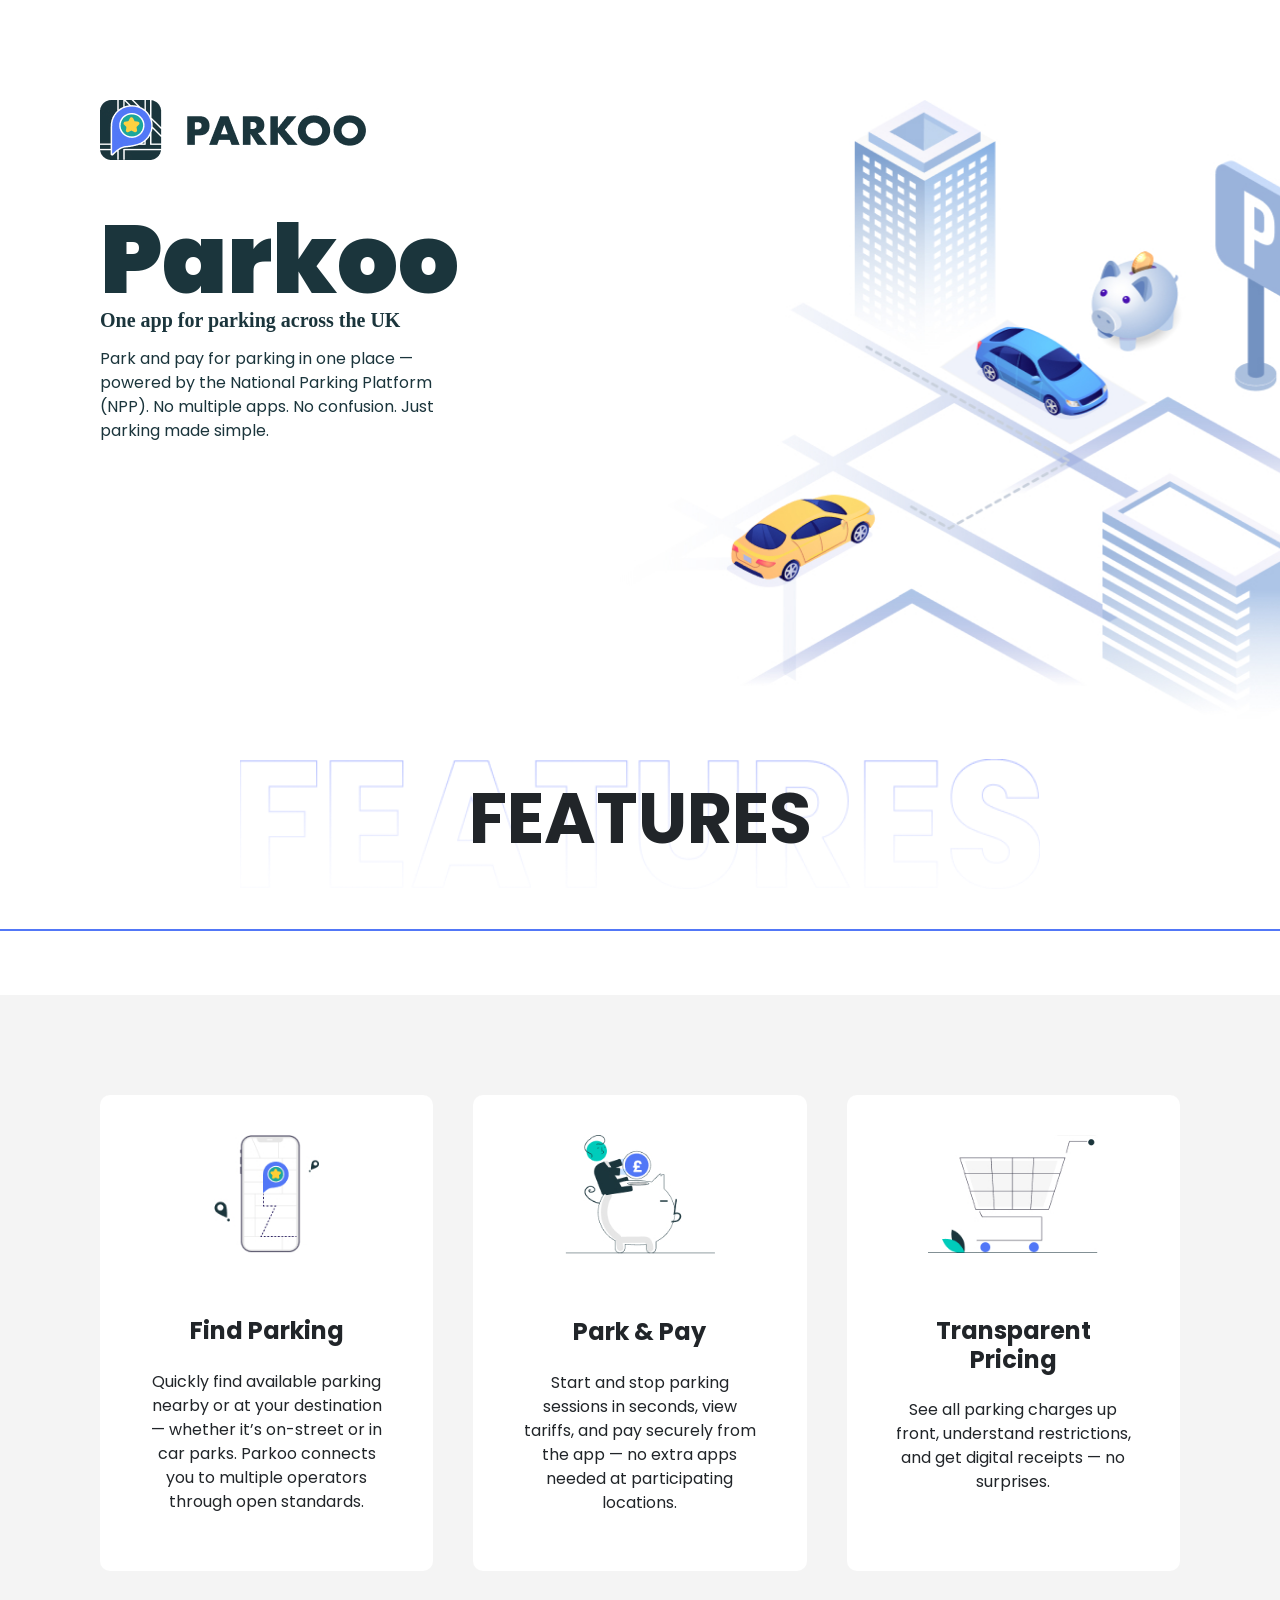
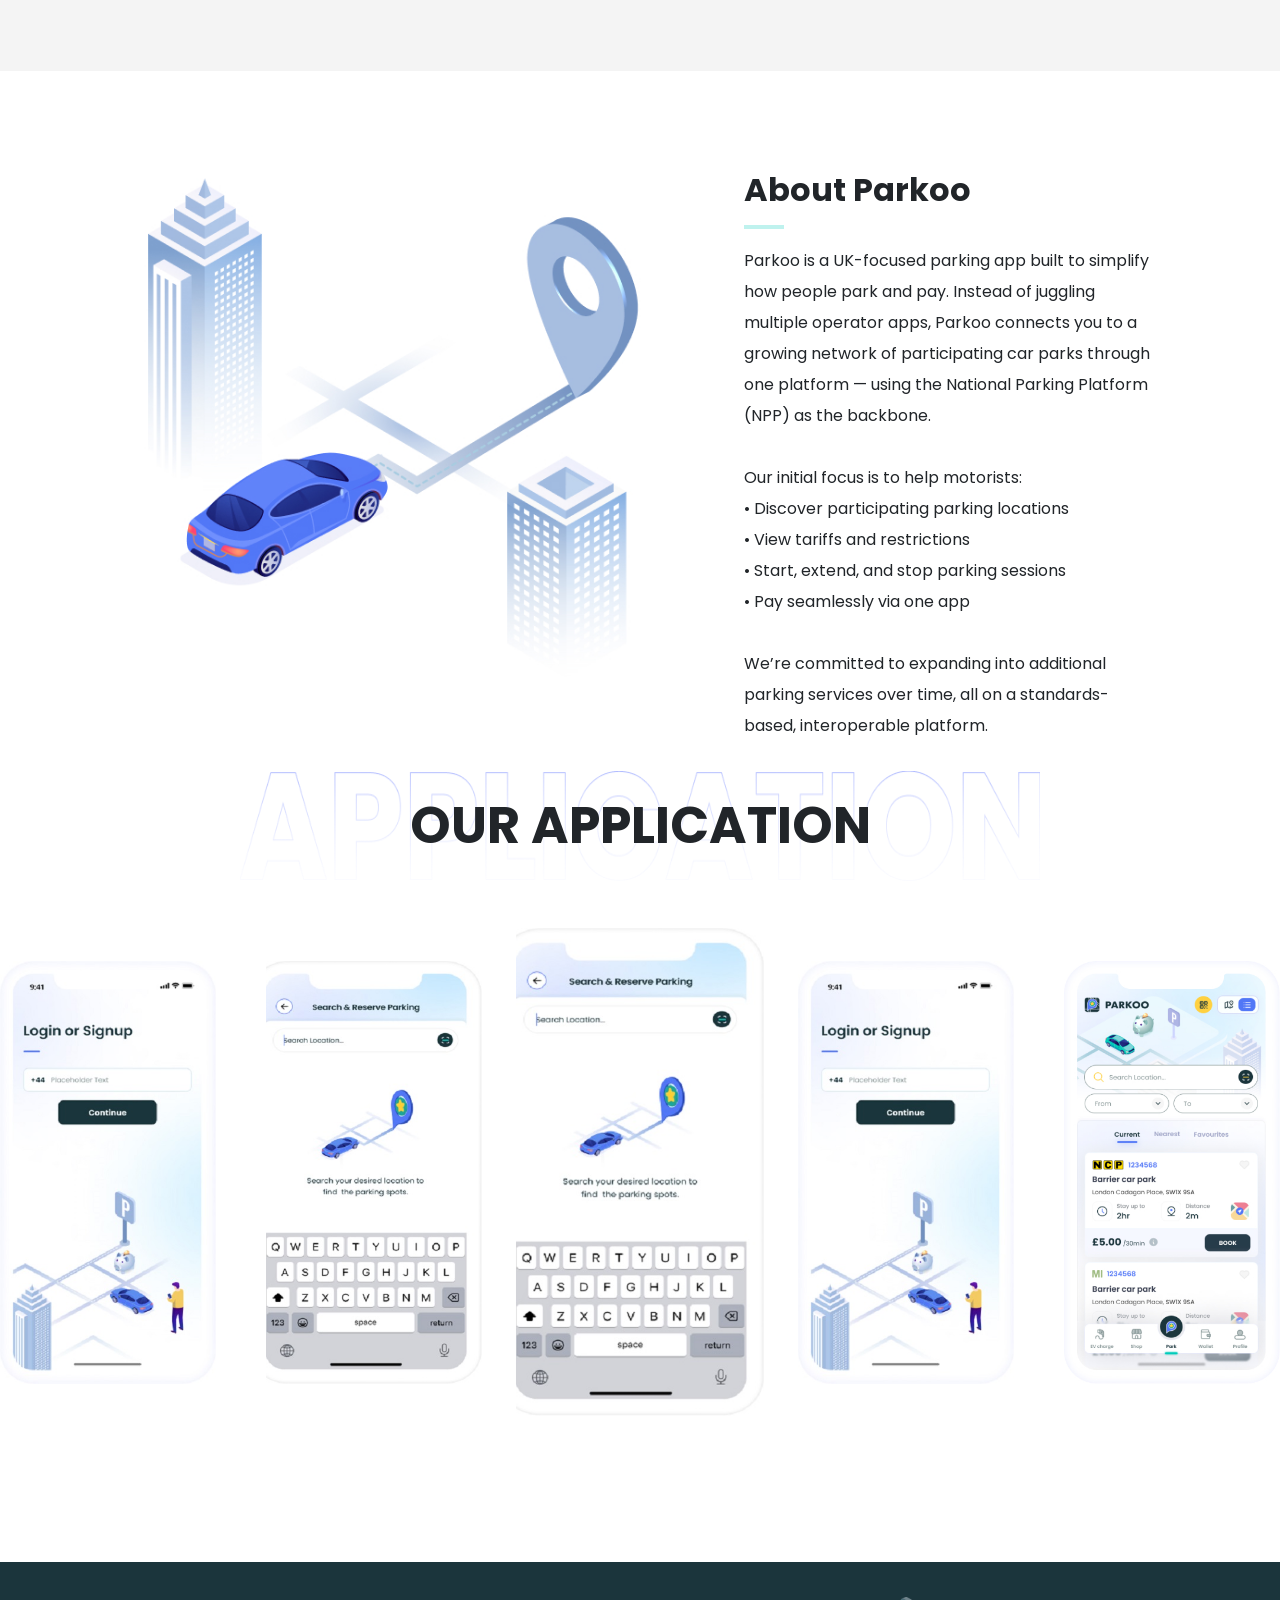
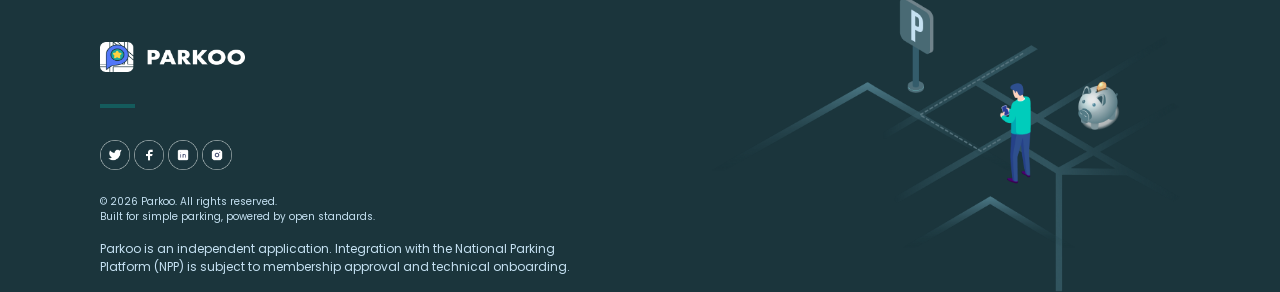
==== commit 2d4d952a: "visuals" ====
--- a/index.html
+++ b/index.html
@@ -29,7 +29,8 @@
             <div class="backgroundimage">
                 <div class="col-sm-6">
                     <img class="parkoologohdr " src="images/ParkooLogohdr.jpg" alt="parkooimage">
-                    <h6 class="headerfont">Parkoo – One App for Parking Across the UK</h6>
+                    <h6 class="headerfont">Parkoo</h6>
+                    <h5 class="subheading">One app for parking across the UK</h5>
                     <P class="headertext">
                        Park and pay for parking in one place — powered by the National Parking Platform (NPP).
                        No multiple apps. No confusion. Just parking made simple.
@@ -43,7 +44,7 @@
             </div>
             <div  class="cardpadding">
                 <div class="row cardsection">
-                    <div class="col collog1">
+                    <div class="col-lg-4 col-md-6 col-12">
                         <div class="card card1 h-100">
                             <img class="cardimg cardimg1 pb-5" src="images/section3findparkingjpg.jpg" style="width:105px">
                             <div class="card-body">
@@ -55,7 +56,7 @@
                             </div>
                         </div>
                     </div>
-                    <div class="col collog2">
+                    <div class="col-lg-4 col-md-6 col-12">
                         <div class="card card2 h-100">
                             <img class="cardimg pb-5" src="images/serction3earnrewardsjpg.jpg" style="width:150px">
                             <div class="card-body">
@@ -67,7 +68,7 @@
                             </div>
                         </div>
                     </div>
-                    <div class="col-lg collog3">
+                    <div class="col-lg-4 col-md-6 col-12">
                         <div class="card card3 h-100">
                             <img class="cardimg pb-5" src="images/section3shopjpg.jpg" style="width:170px">
                             <div class="card-body">
--- a/css/index.css
+++ b/css/index.css
@@ -31,9 +31,22 @@
         background-position-x: 570px;   
         background-size:1002.01px 748.42px;
     }
-    .parkoologohdr,.headerfont{
+    .subheading{
+        font-weight: 800;
+        font-size: 20px;
+        margin-top: -30px;   
+        margin-bottom: 15px;
+        color: #1B353C;
+    }
+
+    .parkoologohdr{
         padding-bottom: 40px;
     }
+
+    .headerfont{
+        padding-bottom: 10px;
+    }
+
     .amp{
         font-size: normal;
         font-weight:normal;
@@ -72,12 +85,22 @@
         align-items: stretch;
     }
     
-    .cardsection .col {
+    /* .cardsection .col {
         display: flex;
         align-items: stretch;
         padding-left: 5px;
         padding-right: 5px;
-    }
+    } */
+
+    .cardsection .card{
+        height: 100%;
+    }
+
+    .cardsection{
+    --bs-gutter-x: 40px;   
+    --bs-gutter-y: 40px;  
+}
+
     
     .featuresection .card{
         border: 0;
@@ -101,8 +124,10 @@
         background-size: 800px 110px;
         font-weight: bolder;
         font-size: 51px;
-        line-height: 80px;
+        line-height: normal;
         margin-bottom: 0;
+        padding-bottom: 30px;
+        padding-top: 30px;
     }
     
     .aboutsection{
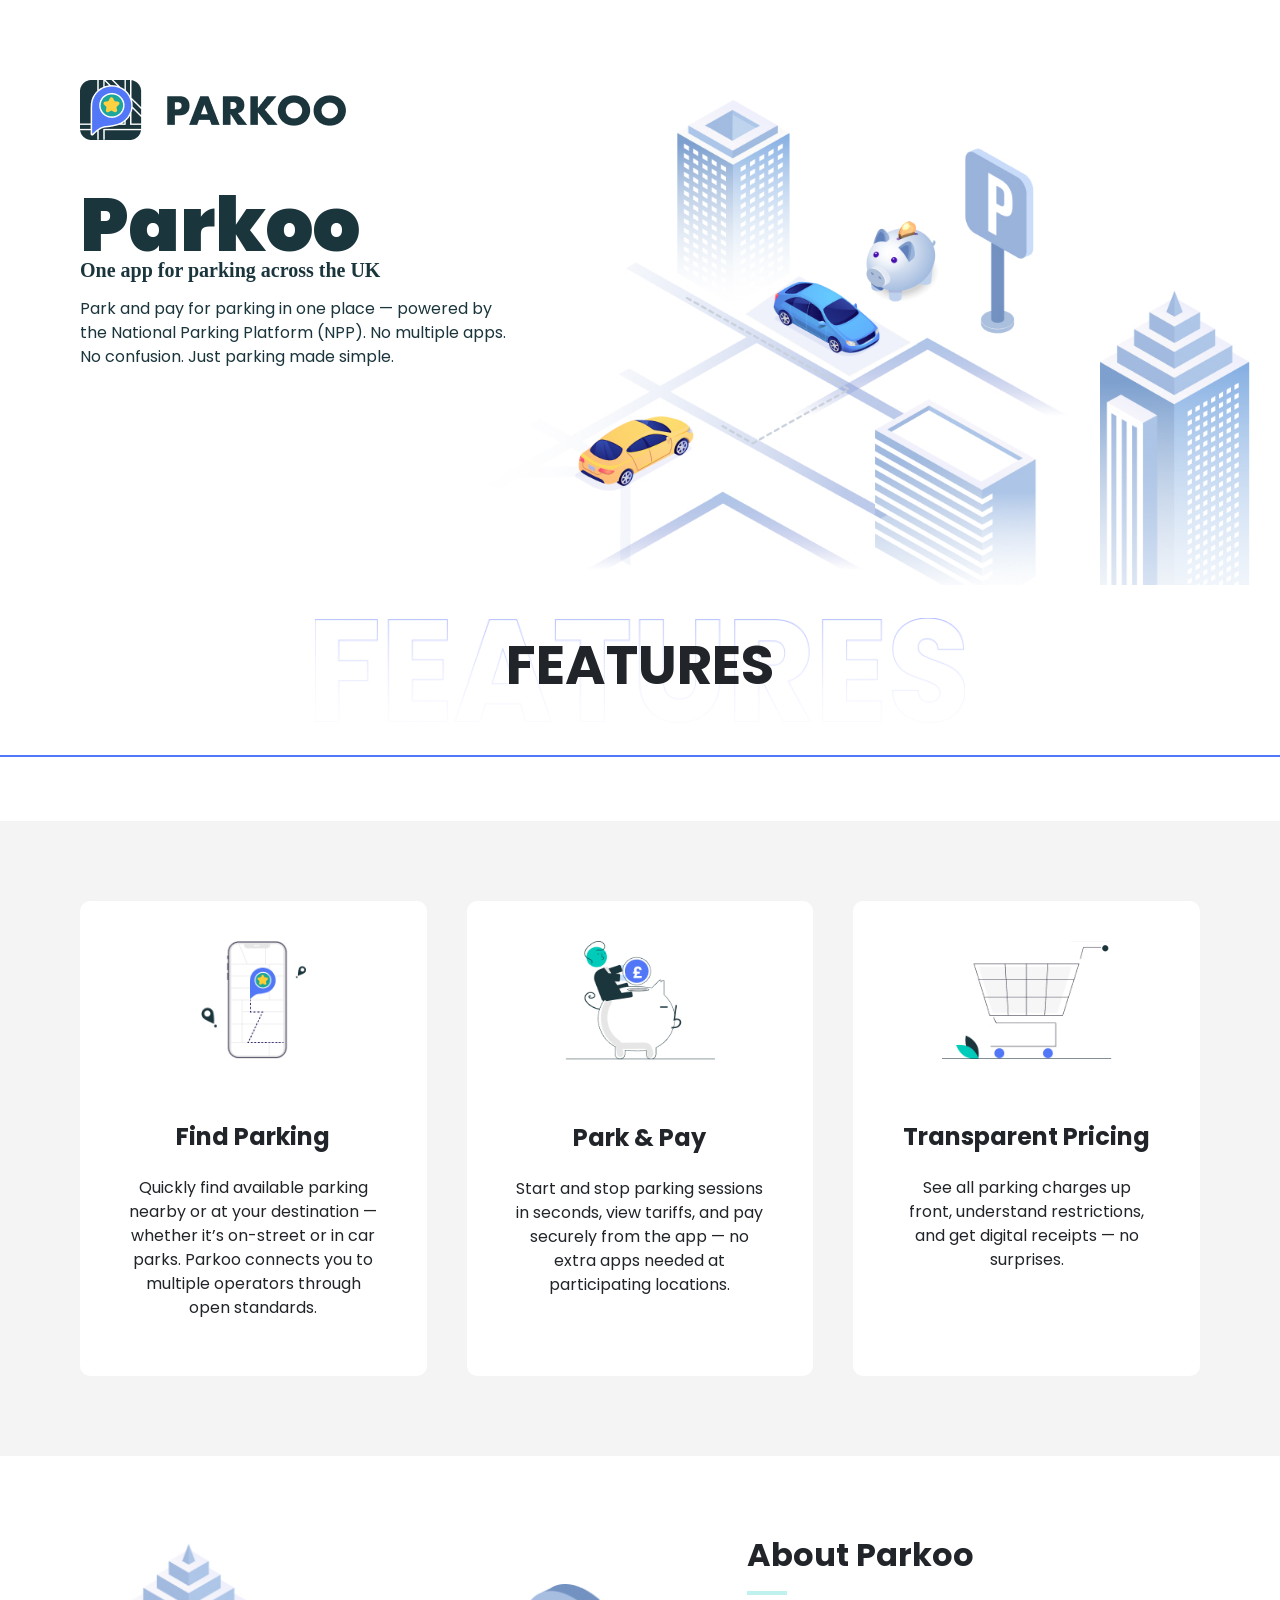
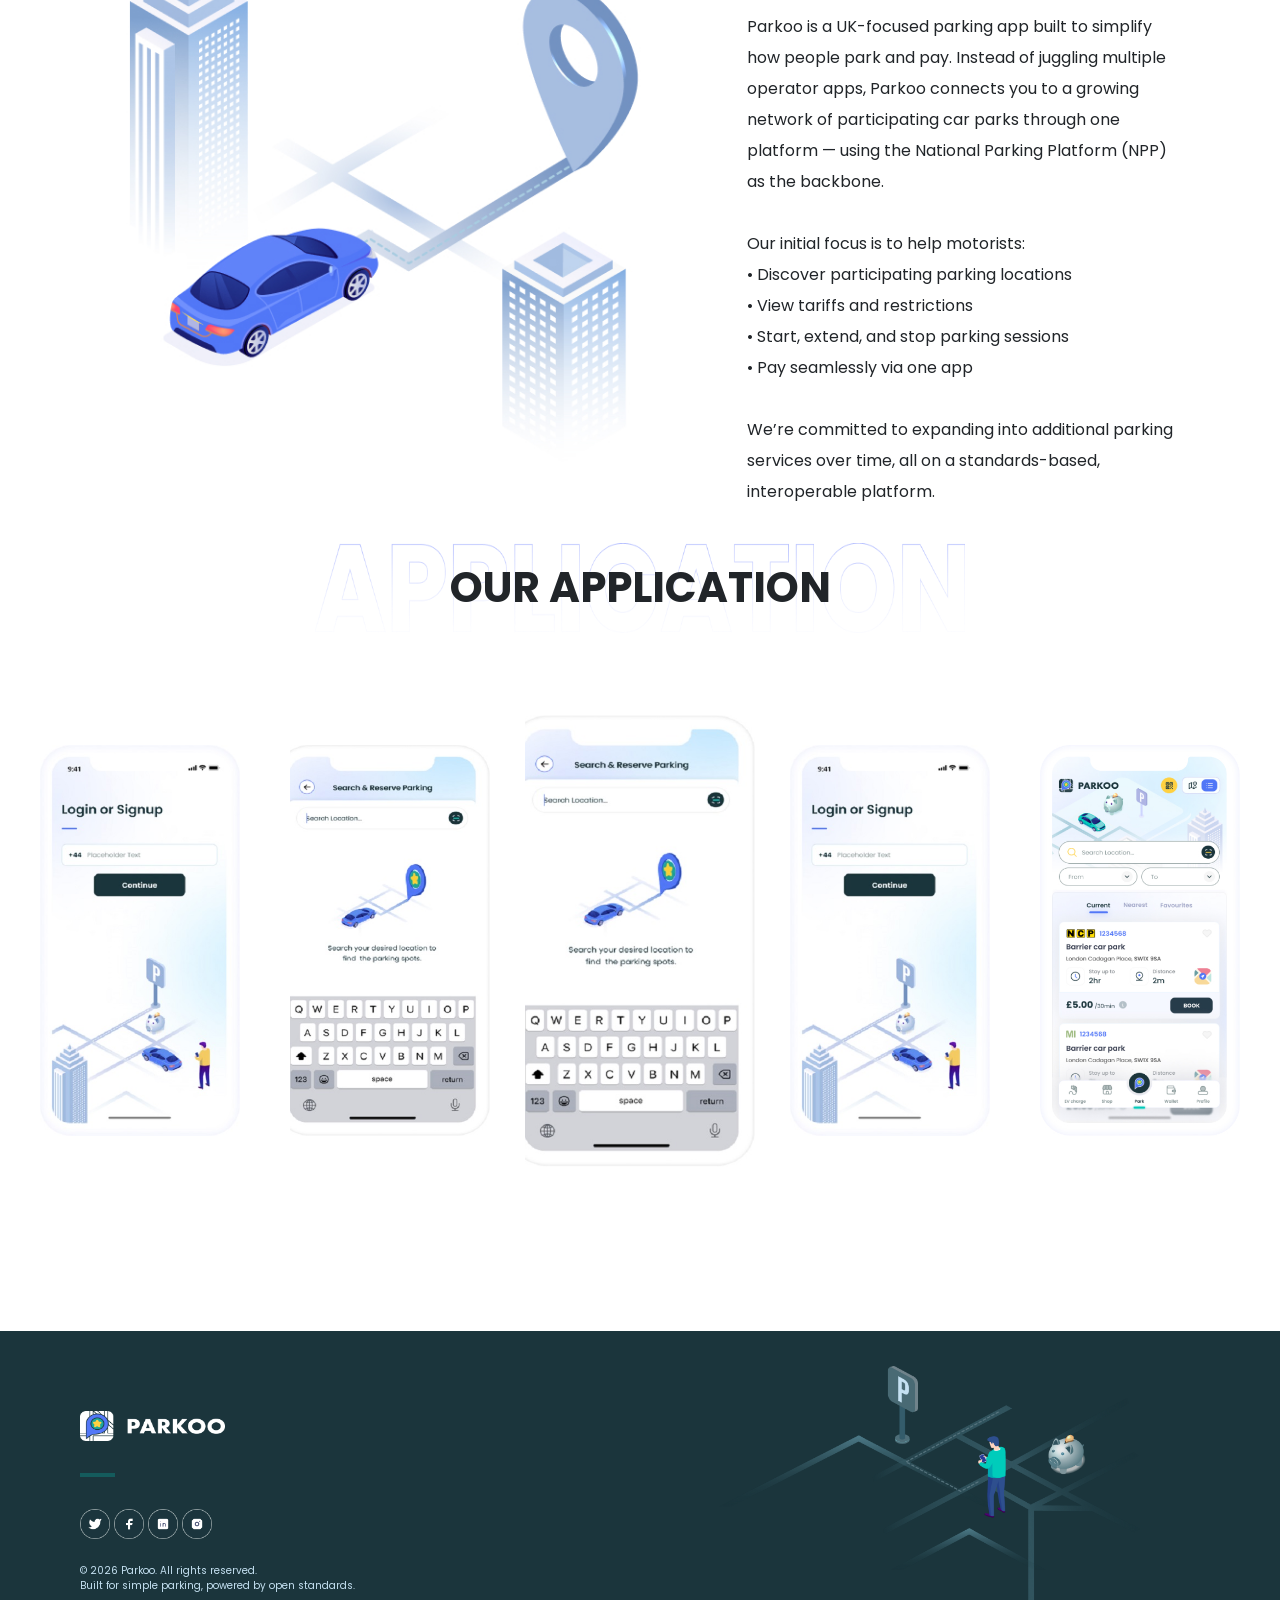
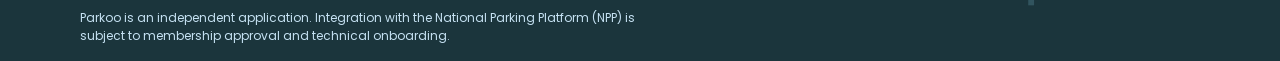
==== commit b9ccbbd4: "carousal" ====
--- a/index.html
+++ b/index.html
@@ -132,48 +132,46 @@
             </div>
         </div>
         <script>
-var owl = $('.screenshot_slider').owlCarousel({
-    loop: true,
-    responsiveClass: true,
-    nav: true,
-    margin: 80,    
-    autoplayTimeout: 4000,
-    smartSpeed: 400,
-    center: true,
-    navText: ['&#8592;', '&#8594;'],
-    responsive: {
-        0: {
-            items: 1,
-            margin: 30
-        },
-        600: {
-            items: 3,
-            margin: 30
-        },
-        1200: {
-            items: 5,
-            margin: 50
+$(document).ready(function() {
+    var owl = $('.screenshot_slider').owlCarousel({
+        loop: true,
+        responsiveClass: true,
+        nav: true,
+        margin: 80,
+        autoplay: true,
+        autoplayTimeout: 4000,
+        autoplayHoverPause: true,
+        smartSpeed: 400,
+        center: true,
+        navText: ['&#8592;', '&#8594;'],
+        responsive: {
+            0: {
+                items: 1,
+                margin: 30
+            },
+            600: {
+                items: 3,
+                margin: 30
+            },
+            1200: {
+                items: 5,
+                margin: 50
+            }
         }
-    }
-});
+    });
 
-/****************************/
+    /****************************/
 
-jQuery(document.documentElement).keydown(function (event) {    
-
-    // var owl = jQuery("#carousel");
-
-    // handle cursor keys
-    if (event.keyCode == 37) {
-       // go left
-      owl.trigger('prev.owl.carousel', [400]);
-      //owl.trigger('owl.prev');
-    } else if (event.keyCode == 39) {
-       // go right
-        owl.trigger('next.owl.carousel', [400]);
-       //owl.trigger('owl.next');
-    }
-
+    jQuery(document.documentElement).keydown(function (event) {    
+        // handle cursor keys
+        if (event.keyCode == 37) {
+           // go left
+          owl.trigger('prev.owl.carousel', [400]);
+        } else if (event.keyCode == 39) {
+           // go right
+            owl.trigger('next.owl.carousel', [400]);
+        }
+    });
 });
         </script>
         <div class="footer">
--- a/css/index.css
+++ b/css/index.css
@@ -292,6 +292,86 @@
    RESPONSIVE MEDIA QUERIES
    ============================================ */
 
+/* Large Screens (1201px and above - 27" monitors, etc.) */
+@media screen and (min-width: 1201px) {
+    .headerfont {
+        font-size: 75px;
+        line-height: 90px;
+    }
+    
+    .headertext {
+        padding-right: 150px;
+    }
+    
+    .backgroundimage {
+        padding-left: 80px;
+        padding-top: 80px;
+        padding-bottom: 200px;
+        background-position-x: 450px;
+        background-size: 800px 600px;
+    }
+    
+    .featuresection .features {
+        font-size: 55px;
+        line-height: 160px;
+        background-size: 650px 105px;
+    }
+    
+    .cardpadding {
+        padding-left: 80px;
+        padding-right: 80px;
+        padding-top: 80px;
+        padding-bottom: 80px;
+    }
+    
+    .cardsection .col {
+        display: flex;
+        align-items: stretch;
+    }
+    
+    .featuresection .cardimg {
+        display: block;
+        margin-left: auto;
+        margin-right: auto;
+    }
+    
+    .applications {
+        font-size: 42px;
+        line-height: 70px;
+        background-size: 650px 90px;
+        margin-bottom: 0;
+    }
+    
+    .aboutsection {
+        padding-left: 80px;
+        padding-right: 80px;
+        padding-top: 80px;
+    }
+    
+    .footer {
+        padding-left: 80px;
+        padding-right: 80px;
+    }
+    
+    .footerimg {
+        width: 500px;
+        height: 275px;
+        padding-left: 50px;
+    }
+    
+    .section-padding {
+        overflow-x: hidden;
+        padding-left: 40px;
+        padding-right: 40px;
+        padding-top: 0;
+        margin-top: -30px;
+    }
+    
+    .screenshot_slider .owl-stage-outer {
+        overflow: hidden !important;
+    }
+}
+
 /* Small Laptop (992px - 1200px) */
 @media screen and (max-width: 1200px) and (min-width: 992px) {
     .headerfont {
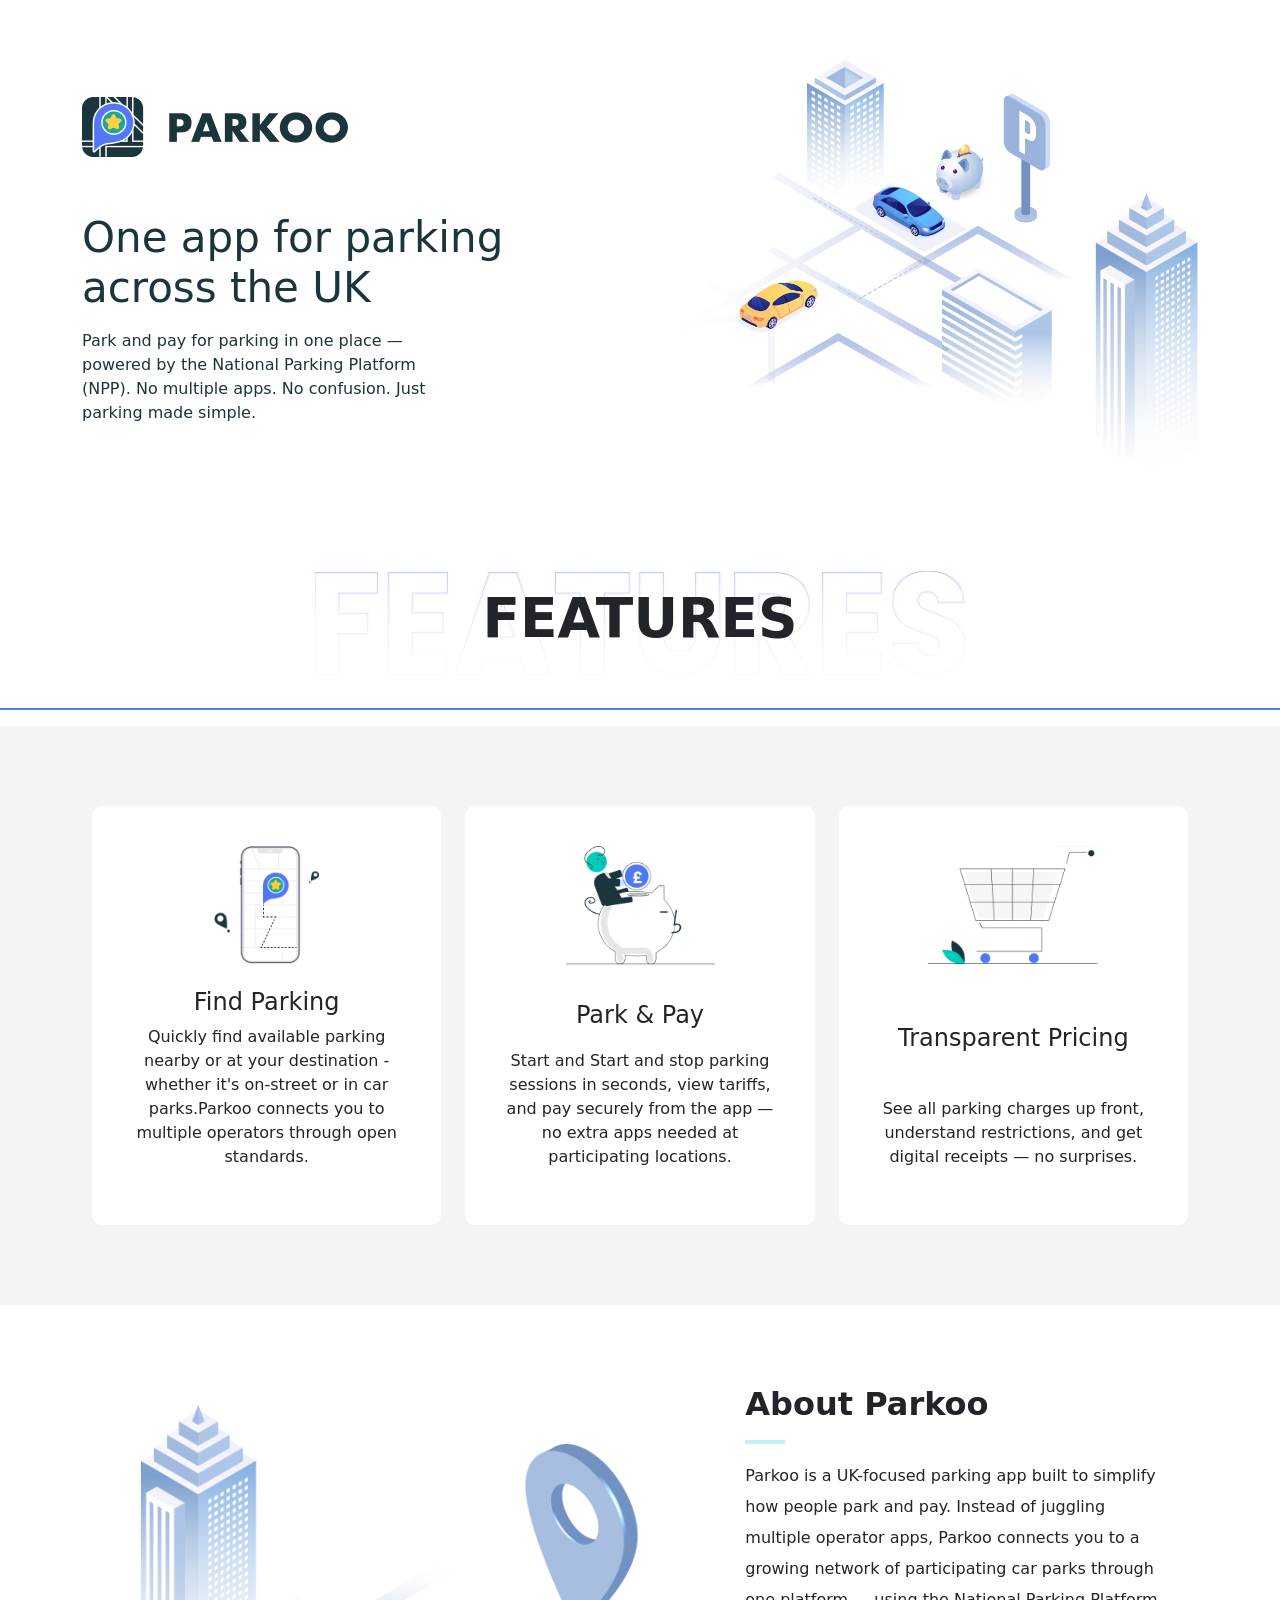
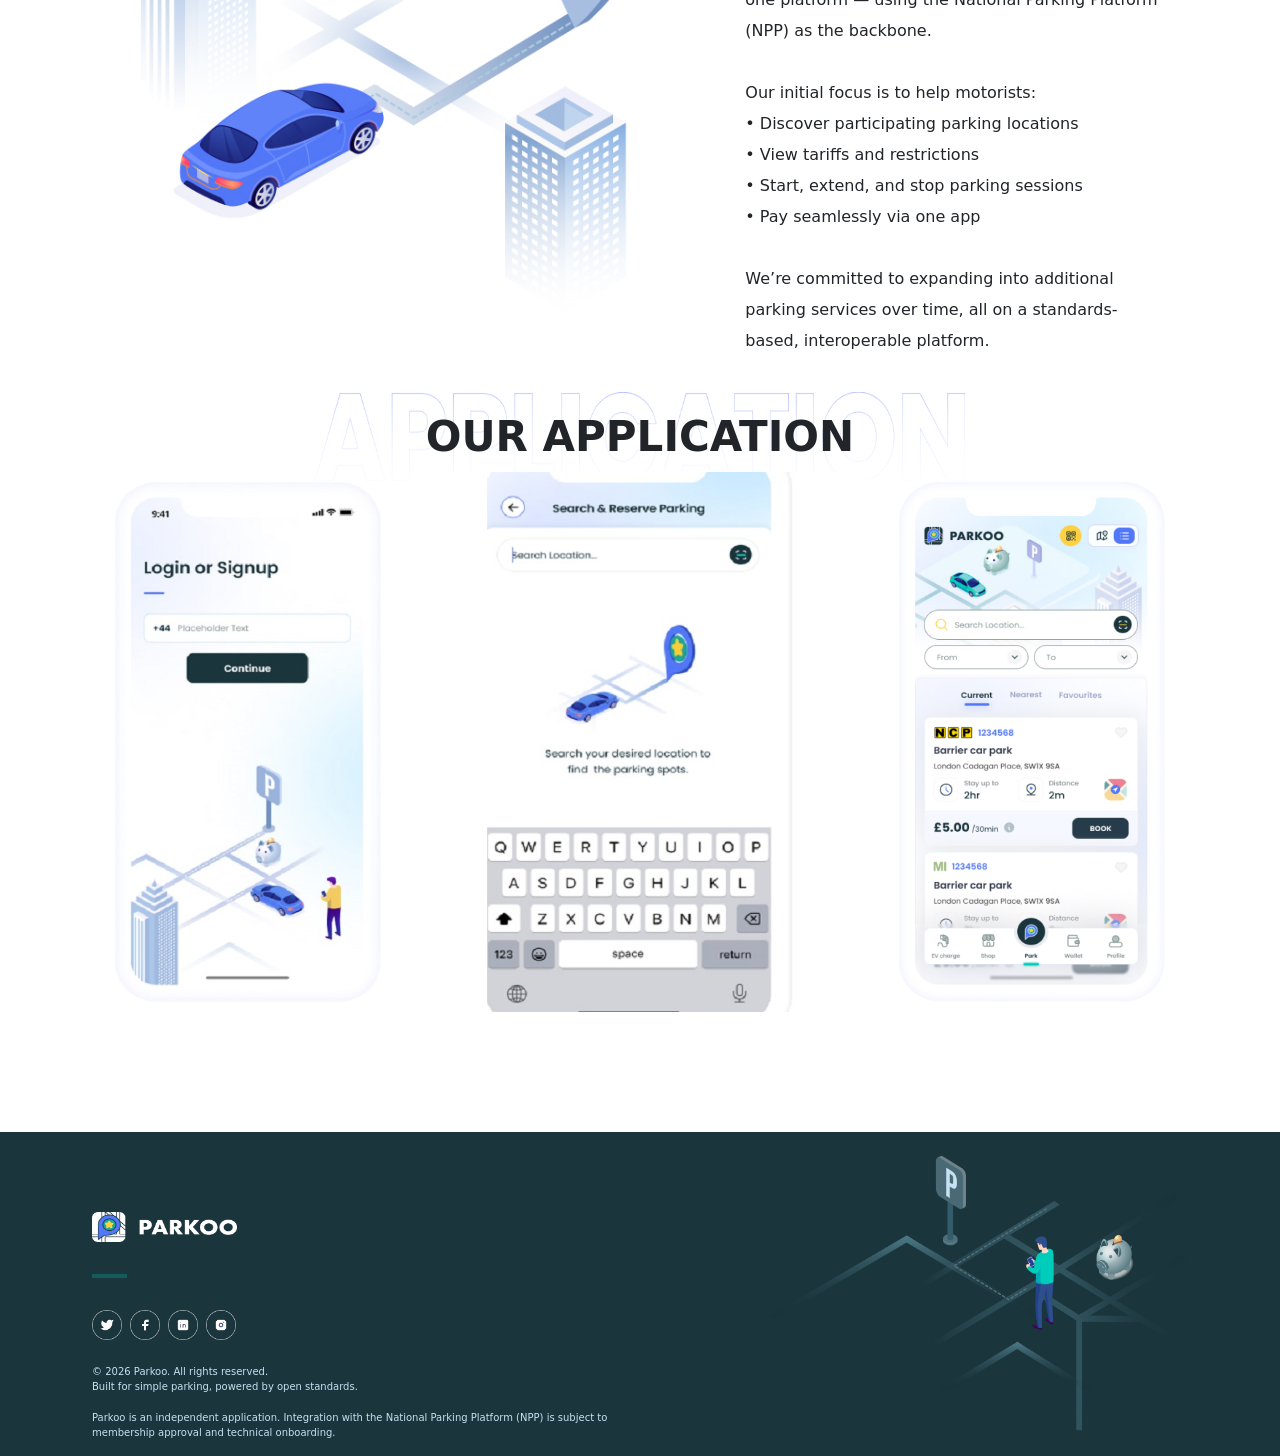
==== commit c3f51d2a: "adjusted responsiveness" ====
--- a/index.html
+++ b/index.html
@@ -1,98 +1,116 @@
 <!DOCTYPE html>
 <html lang="en">
 <head>
-    <meta charset="UTF-8">
-    <meta http-equiv="X-UA-Compatible" content="IE=edge">
-    <meta name="viewport" content="width=device-width, initial-scale=1.0">
-    <link href="https://cdn.jsdelivr.net/npm/bootstrap@5.2.1/dist/css/bootstrap.min.css" rel="stylesheet">
-    <link href="https://cdn.jsdelivr.net/npm/bootstrap@5.3.0/dist/css/bootstrap.min.css" rel="stylesheet" 
-    integrity="sha384-9ndCyUaIbzAi2FUVXJi0CjmCapSmO7SnpJef0486qhLnuZ2cdeRhO02iuK6FUUVM" crossorigin="anonymous">
-    <link href='https://fonts.googleapis.com/css?family=Poppins' rel='stylesheet'>
-   
-    <link rel="stylesheet" href="css/index.css">
-    <link rel="stylesheet" href="css/owl.carousel.css">
-    <link rel="stylesheet" href="css/owl.theme.green.css">
-    <script src="js/jquery.min.js"></script>
-    <script src="js/owl.carousel.min.js"></script> 
-    <link rel="stylesheet" href="js/index.js">
-    <style>
-    body {
-        font-family: 'Poppins';
-        background-color: #FFFFFF;
-    }
-    </style>
-    <title>ParkooLandingPage</title>
+  <meta charset="UTF-8" />
+  <meta name="viewport" content="width=device-width, initial-scale=1.0" />
+
+  <!-- Bootstrap (ONLY ONE) -->
+  <link
+    href="https://cdn.jsdelivr.net/npm/bootstrap@5.3.0/dist/css/bootstrap.min.css"
+    rel="stylesheet"
+  />
+
+  <!-- Fonts -->
+  <link href="https://fonts.googleapis.com/css?family=Poppins" rel="stylesheet">
+
+  <!-- CSS -->
+  <link rel="stylesheet" href="css/index.css">
+  <link rel="stylesheet" href="css/owl.carousel.css">
+  <link rel="stylesheet" href="css/owl.theme.green.css">
+
+  <title>Parkoo Landing Page</title>
 </head>
+
 <body>
-    <div class="d-flex flex-column">
-        <div>
-            <div class="backgroundimage">
-                <div class="col-sm-6">
-                    <img class="parkoologohdr " src="images/ParkooLogohdr.jpg" alt="parkooimage">
-                    <h6 class="headerfont">Parkoo</h6>
-                    <h5 class="subheading">One app for parking across the UK</h5>
-                    <P class="headertext">
-                       Park and pay for parking in one place — powered by the National Parking Platform (NPP).
-                       No multiple apps. No confusion. Just parking made simple.
-                    </P>
-                </div>
-            </div>
-        </div>
-        <div class="featuresection d-flex flex-column">
-            <div class="pb-5">
-                <p class="features text-center">FEATURES</p>
-            </div>
-            <div  class="cardpadding">
-                <div class="row cardsection">
-                    <div class="col-lg-4 col-md-6 col-12">
-                        <div class="card card1 h-100">
-                            <img class="cardimg cardimg1 pb-5" src="images/section3findparkingjpg.jpg" style="width:105px">
-                            <div class="card-body">
-                                <h6 class="card-title h4 text-center pb-3">Find Parking</h6>
-                                <p class="card-text text-center">
-                                   Quickly find available parking nearby or at your destination — whether it’s on-street
-                                   or in car parks. Parkoo connects you to multiple operators through open standards.
-                                </p>
-                            </div>
-                        </div>
-                    </div>
-                    <div class="col-lg-4 col-md-6 col-12">
-                        <div class="card card2 h-100">
-                            <img class="cardimg pb-5" src="images/serction3earnrewardsjpg.jpg" style="width:150px">
-                            <div class="card-body">
-                                <h6 class="card-title h4 text-center pb-3">Park & Pay</h6>
-                                <p class="card-text text-center">
-                                    Start and stop parking sessions in seconds, view tariffs, and pay securely
-                                    from the app — no extra apps needed at participating locations.
-                                </p>
-                            </div>
-                        </div>
-                    </div>
-                    <div class="col-lg-4 col-md-6 col-12">
-                        <div class="card card3 h-100">
-                            <img class="cardimg pb-5" src="images/section3shopjpg.jpg" style="width:170px">
-                            <div class="card-body">
-                                <h6 class="card-title h4 text-center pb-3">Transparent Pricing</h6>
-                                <p class="card-text text-center">
-                                        See all parking charges up front, understand restrictions, and get digital
-                                        receipts — no surprises.
-                                </p>
-                            </div>
-                        </div>
-                    </div>
-                </div>
-            </div>
-        </div>
-        <div class="aboutsection">
-            <div class="row">
-                <div class="col-sm-7">
-                  <img src="images/aboutsectionimg.jpg">
-                </div>
-                <div class="col-sm-5 aboutsectioncenter">
-                  <h6 class="h3 aboutheading">About Parkoo</h6>
-                  <hr class="aboutline">
-                  <p class="abouttext">
-                    Parkoo is a UK-focused parking app built to simplify how people park and pay.
+
+<!-- ================= HERO ================= -->
+<section class="hero-section">
+  <div class="container">
+    <div class="row align-items-center">
+
+      <!-- LEFT: TEXT -->
+     <div class="col-sm-6 col-12 order-2 order-sm-1">
+        <img class="parkoologohdr img-fluid mb-3"
+             src="images/ParkooLogohdr.jpg" alt="Parkoo logo">
+
+        <h1 class="subheading mb-3">
+          One app for parking across the UK
+        </h1>
+
+        <p class="headertext">
+          Park and pay for parking in one place — powered by the National Parking Platform (NPP).
+          No multiple apps. No confusion. Just parking made simple.
+        </p>
+      </div>
+
+      <!-- RIGHT: IMAGE -->
+     <div class="col-sm-6 col-12 order-1 order-sm-2 text-center">
+        <img
+          src="images/imagefirstbox.jpg"
+          class="img-fluid hero-image"
+          alt="Hero illustration"
+        >
+      </div>
+
+    </div>
+  </div>
+</section>
+
+
+<!-- ================= FEATURES ================= -->
+<section class="featuresection">
+  <p class="features text-center">FEATURES</p>
+
+  <div class="cardpadding">
+    <div class="container">
+      <div class="row g-4">
+        <div class="col-lg-4 col-md-6 col-12">
+          <div class="card h-100">
+            <img class="cardimg mb-4" src="images/section3findparkingjpg.jpg" width="105">
+            <h4 class="text-center">Find Parking</h4>
+            <p class="text-center">
+              Quickly find available parking nearby or at your destination - whether it's on-street or in car parks.Parkoo connects you to multiple operators through open standards.  
+            </p>
+          </div>
+        </div>
+
+        <div class="col-lg-4 col-md-6 col-12">
+          <div class="card h-100">
+            <img class="cardimg mb-4" src="images/serction3earnrewardsjpg.jpg" width="150">
+            <h4 class="text-center">Park & Pay</h4>
+            <p class="text-center">
+              Start and  Start and stop parking sessions in seconds, view tariffs, and pay securely from the app — no extra apps needed at participating locations.
+                                
+            </p>
+          </div>
+        </div>
+
+        <div class="col-lg-4 col-md-6 col-12">
+          <div class="card h-100">
+            <img class="cardimg mb-4" src="images/section3shopjpg.jpg" width="170">
+            <h4 class="text-center">Transparent Pricing</h4>
+            <p class="text-center">
+              See all parking charges up front, understand restrictions, and get digital receipts — no surprises.
+            </p>
+          </div>
+        </div>
+      </div>
+    </div>
+  </div>
+</section>
+
+<!-- ================= ABOUT ================= -->
+<section class="aboutsection">
+  <div class="container">
+    <div class="row align-items-center">
+      <div class="col-md-7 col-12 mb-4 mb-md-0">
+        <img src="images/aboutsectionimg.jpg" class="img-fluid">
+      </div>
+      <div class="col-md-5 col-12">
+        <h3 class="aboutheading">About Parkoo</h3>
+        <hr class="aboutline">
+        <p class="abouttext">
+         Parkoo is a UK-focused parking app built to simplify how people park and pay.
                     Instead of juggling multiple operator apps, Parkoo connects you to a growing
                     network of participating car parks through one platform — using the National
                     Parking Platform (NPP) as the backbone.
@@ -106,101 +124,77 @@
                     We’re committed to expanding into additional parking services over time,
                     all on a standards-based, interoperable platform.
                 </p>
-                </div>
-              </div>
-        </div>
-        <div class="pb-5">
-            <p class="applications text-center">OUR APPLICATION</p>
-        </div>
-        <div class="section-padding">
-            <div class="screenshot_slider owl-carousel">
-                <div class="item">
-                    <img class="owlimg" src="images/left2jpg.jpg" alt="">
-                </div>
-                <div class="item">
-                    <img class="owlimg" src="images/right1jpg.jpg" alt="">
-                </div>
-                <div class="item">
-                    <img class="owlimg" src="images/centerjpg.jpg" alt="">
-                </div>
-                <div class="item">
-                    <img class="owlimg" src="images/right1jpg.jpg" alt="">
-                </div>
-                <div class="item">
-                    <img class="owlimg" src="images/left2jpg.jpg" alt="">
-                </div>
-            </div>
-        </div>
-        <script>
-$(document).ready(function() {
-    var owl = $('.screenshot_slider').owlCarousel({
-        loop: true,
-        responsiveClass: true,
-        nav: true,
-        margin: 80,
-        autoplay: true,
-        autoplayTimeout: 4000,
-        autoplayHoverPause: true,
-        smartSpeed: 400,
-        center: true,
-        navText: ['&#8592;', '&#8594;'],
-        responsive: {
-            0: {
-                items: 1,
-                margin: 30
-            },
-            600: {
-                items: 3,
-                margin: 30
-            },
-            1200: {
-                items: 5,
-                margin: 50
-            }
-        }
-    });
-
-    /****************************/
-
-    jQuery(document.documentElement).keydown(function (event) {    
-        // handle cursor keys
-        if (event.keyCode == 37) {
-           // go left
-          owl.trigger('prev.owl.carousel', [400]);
-        } else if (event.keyCode == 39) {
-           // go right
-            owl.trigger('next.owl.carousel', [400]);
-        }
-    });
+      </div>
+    </div>
+  </div>
+</section>
+
+<!-- ================= APPLICATION ================= -->
+<p class="applications text-center">OUR APPLICATION</p>
+
+<section class="section-padding">
+  <div class="container-fluid">
+    <div class="screenshot_slider owl-carousel">
+      <div class="item"><img src="images/left2jpg.jpg"></div>
+      <div class="item"><img src="images/centerjpg.jpg"></div>
+      <div class="item"><img src="images/right1jpg.jpg"></div>
+    </div>
+  </div>
+</section>
+
+<!-- ================= FOOTER ================= -->
+<footer class="footer">
+  <div class="container">
+    <div class="row align-items-center">
+
+      <!-- LEFT -->
+      <div class="col-lg-6 col-md-12 footerfirstsection">
+        <div class="d-flex flex-column">
+          <img class="footerlogo mb-3" src="images/footerlogo.png">
+
+          <hr class="footerline">
+
+          <div class="footerimages d-flex gap-2 pb-4 pt-3">
+            <img class="imagefooter" src="images/Group 55png.png">
+            <img class="imagefooter" src="images/Group 56png.png">
+            <img class="imagefooter" src="images/Group 57png.png">
+            <img class="imagefooter" src="images/Group 59png.png">
+          </div>
+
+          <p class="footertext m-0">© 2026 Parkoo. All rights reserved.</p>
+          <p class="footertext">Built for simple parking, powered by open standards.</p>
+          <p class="footertext small">
+            Parkoo is an independent application. Integration with the National Parking
+            Platform (NPP) is subject to membership approval and technical onboarding.
+          </p>
+        </div>
+      </div>
+
+      <!-- RIGHT -->
+      <div class="col-lg-6 col-md-12 text-lg-end text-center mt-4 mt-lg-0">
+        <img class="footerimg img-fluid" src="images/footerpng.png">
+      </div>
+
+    </div>
+  </div>
+</footer>
+
+
+<!-- ================= JS ================= -->
+<script src="js/jquery.min.js"></script>
+<script src="js/owl.carousel.min.js"></script>
+
+<script>
+$('.screenshot_slider').owlCarousel({
+  loop: true,
+  center: true,
+  nav: true,
+  autoplay: true,
+  responsive: {
+    0: { items: 1 },
+    768: { items: 2 },
+    1200: { items: 3 }
+  }
 });
-        </script>
-        <div class="footer">
-            <div class="footer2sections">
-                <div class=" footerfirstsection col">
-                    <div class="d-flex flex-column">
-                        <img class="footerlogo mb-3" src="images\footerlogo.png">
-                        <hr class="footerline">
-                        <div class="footerimages d-flex flex-row pb-4 pt-3">
-                            <img class="imagefooter me-1" src="images/Group 55png.png" alt="">
-                            <img class="imagefooter me-1" src="images/Group 56png.png" alt="">
-                            <img class="imagefooter me-1" src="images/Group 57png.png" alt="">
-                            <img class="imagefooter" src="images/Group 59png.png" alt="">
-                        </div>
-                        <p class="footertext m-0">© 2026 Parkoo. All rights reserved.</p>
-                        <p class="footertext">
-                        Built for simple parking, powered by open standards.
-                        </p>
-                        <p class="footertext" style="font-size:12px;">
-                        Parkoo is an independent application. Integration with the National Parking
-                        Platform (NPP) is subject to membership approval and technical onboarding.
-                        </p>
-                    </div>
-                </div>
-                <div class="col">
-                    <img class="footerimg" src="images\footerpng.png">
-                </div>
-            </div>
-            
-        </div>
-    </div>
-</body>
+</script>
+        
--- a/css/index.css
+++ b/css/index.css
@@ -19,7 +19,33 @@
         padding-right: 230px;
         color: #1B353C;
     }
-    .backgroundimage{
+    .hero-section {
+  padding: 60px 0;
+}
+
+.hero-image {
+  max-width: 100%;
+  height: auto;
+  max-height: 420px;
+}
+
+/* Text scaling */
+.subheading {
+  font-size: clamp(26px, 4vw, 42px);
+  color: #1B353C;
+}
+
+.headertext {
+  max-width: 520px;
+  color: #1B353C;
+}
+
+    /* .backgroundimage {
+  background: url("../images/imagefirstbox.jpg") center / cover no-repeat;
+  padding: 80px 0;
+} */
+
+    /* .backgroundimage{
         background-image: url("../images/imagefirstbox.jpg");
         background-position: right top;
         background-repeat: no-repeat; 
@@ -30,14 +56,23 @@
         background-position-y: 100px;    
         background-position-x: 570px;   
         background-size:1002.01px 748.42px;
-    }
-    .subheading{
+    } */
+    /* .subheading{
         font-weight: 800;
         font-size: 20px;
         margin-top: -30px;   
         margin-bottom: 15px;
         color: #1B353C;
-    }
+    } */
+    .subheading {
+  font-size: clamp(24px, 4vw, 42px);
+}
+
+.headertext {
+  max-width: 520px;
+}
+
+
 
     .parkoologohdr{
         padding-bottom: 40px;
@@ -52,9 +87,10 @@
         font-weight:normal;
         line-height: normal;
     }
-    .featuresection{
-        
-    }
+    .featuresection {
+  width: 100%;
+}
+
     .featuresection .features{
         background-image: url("../images/features.png");
         background-repeat: no-repeat;
@@ -251,12 +287,11 @@
     width: 35px;
     border:2px solid #00CCBB;
 }
-.footerimg{
-    padding-top: 35px;
-    width: 600px;
-    height: 330px;
-    padding-left: 100px;
-}
+.footerimg {
+  max-width: 100%;
+  height: auto;
+}
+
 .footerfirstsection{
     padding-top: 80px;
 }
@@ -299,9 +334,14 @@
         line-height: 90px;
     }
     
-    .headertext {
+     .headertext {
         padding-right: 150px;
-    }
+    } 
+    /* .headertext {
+  font-size: clamp(14px, 2vw, 18px);
+  line-height: 1.6;
+} */
+
     
     .backgroundimage {
         padding-left: 80px;
@@ -463,7 +503,7 @@
         padding-right: 0;
     }
     
-    .backgroundimage {
+    /* .backgroundimage {
         padding-left: 40px;
         padding-right: 20px;
         padding-top: 60px;
@@ -472,7 +512,14 @@
         background-position-x: center;
         background-position-y: 60px;
         background-size: 600px 450px;
-    }
+    } */
+    .backgroundimage {
+  background-image: url("../images/hero-bg.jpg");
+  background-size: cover;
+  background-position: center;
+  background-repeat: no-repeat;
+}
+
     
     .parkoologohdr, .headerfont {
         padding-bottom: 30px;
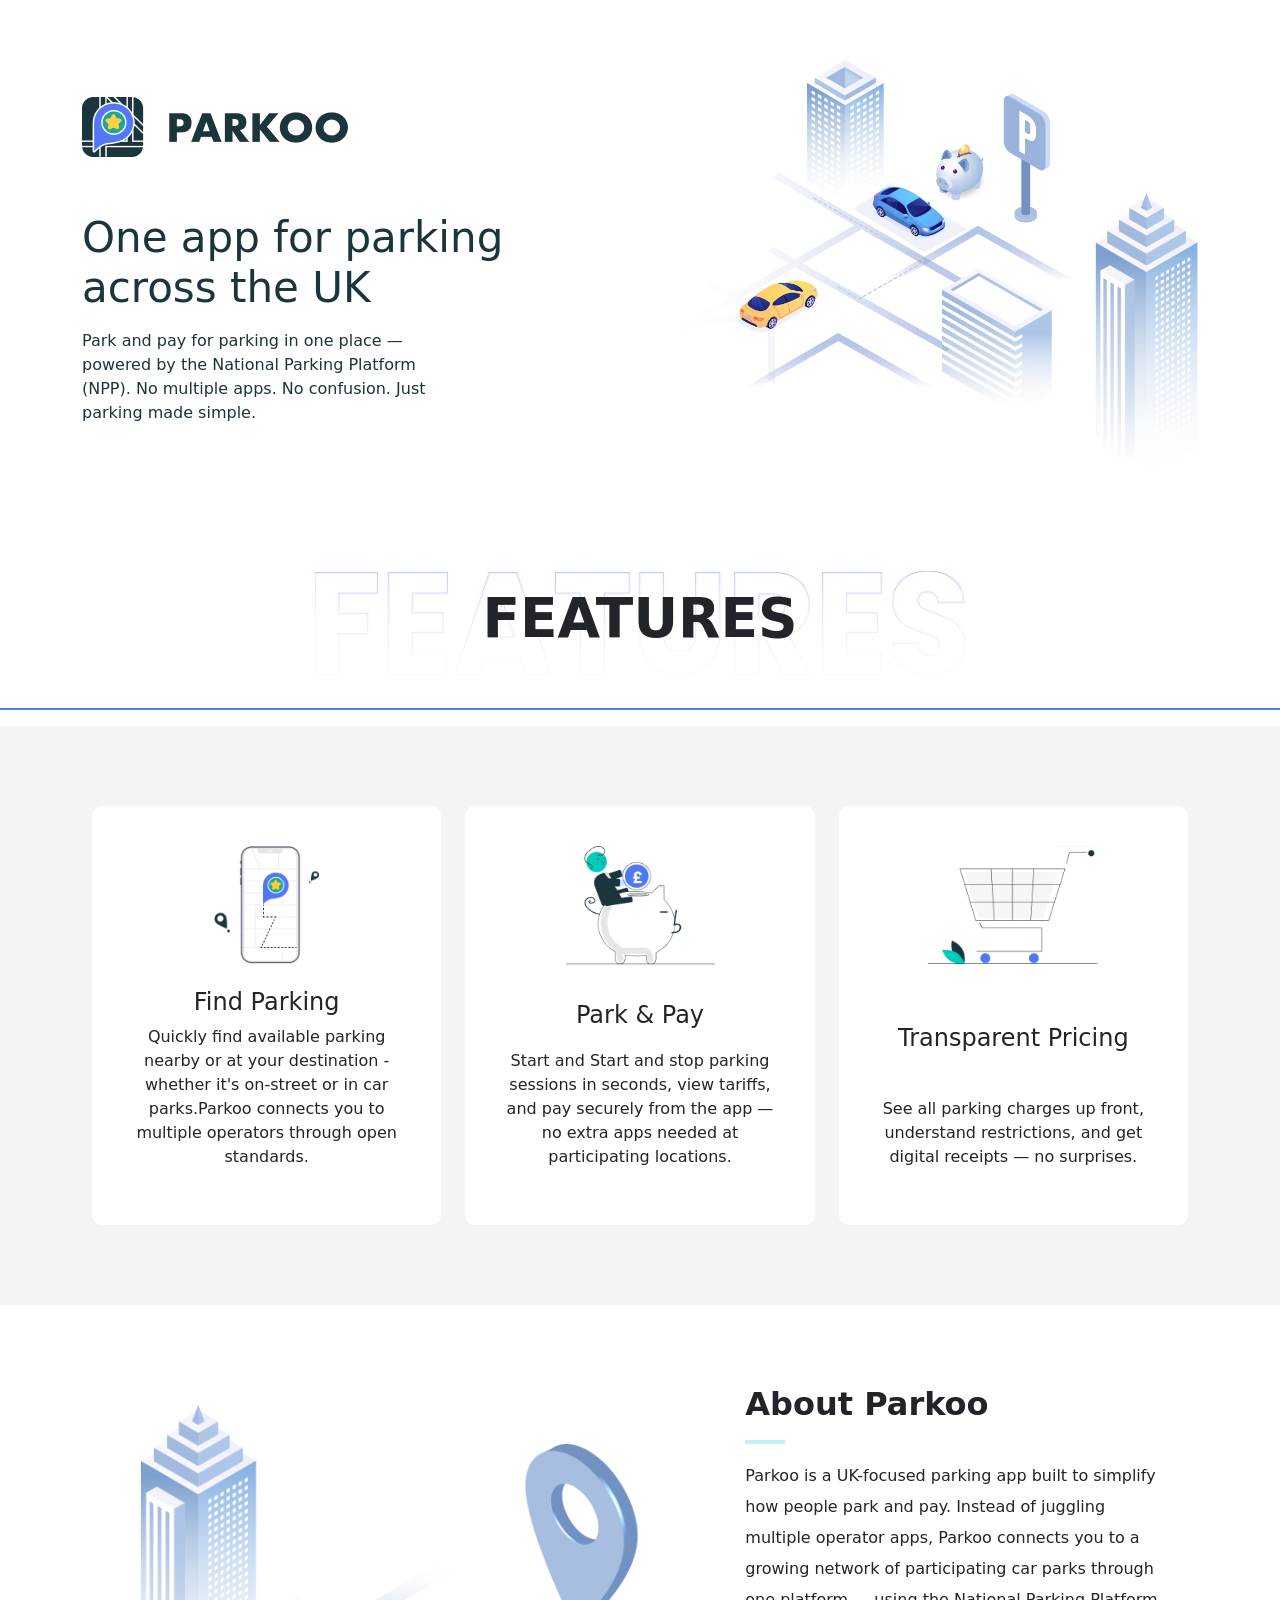
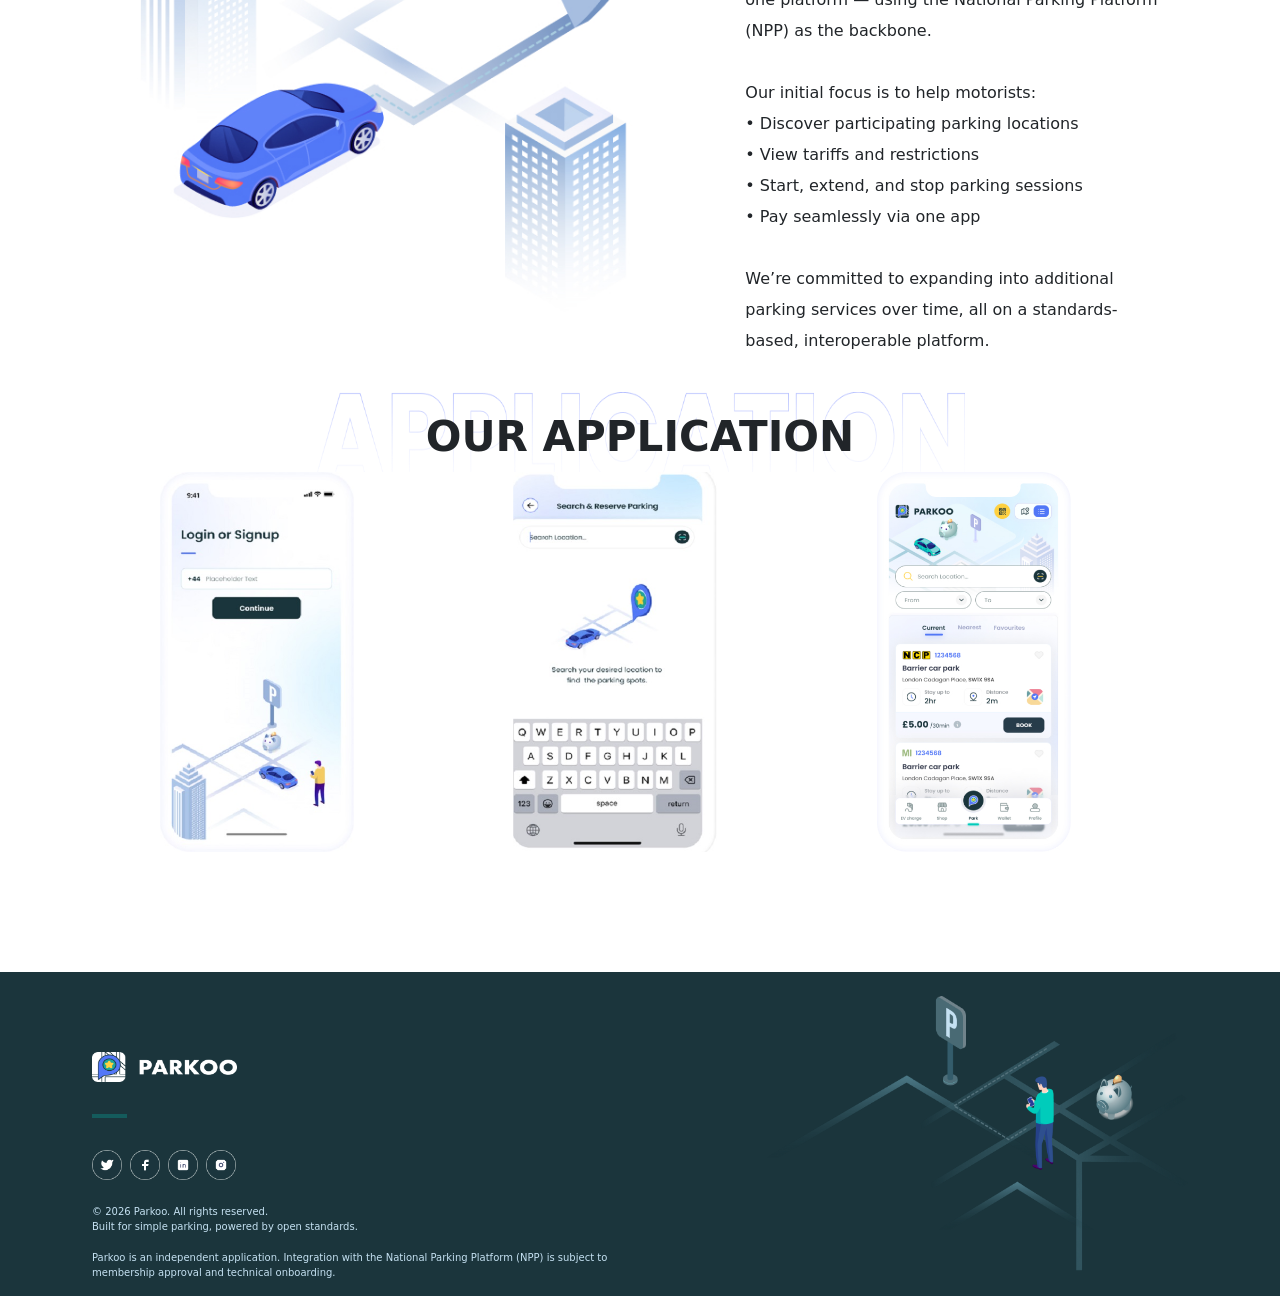
==== commit 68431485: "reduced space between images in our application" ====
--- a/index.html
+++ b/index.html
@@ -1,200 +1,218 @@
-<!DOCTYPE html>
+<!doctype html>
 <html lang="en">
-<head>
-  <meta charset="UTF-8" />
-  <meta name="viewport" content="width=device-width, initial-scale=1.0" />
-
-  <!-- Bootstrap (ONLY ONE) -->
-  <link
-    href="https://cdn.jsdelivr.net/npm/bootstrap@5.3.0/dist/css/bootstrap.min.css"
-    rel="stylesheet"
-  />
-
-  <!-- Fonts -->
-  <link href="https://fonts.googleapis.com/css?family=Poppins" rel="stylesheet">
-
-  <!-- CSS -->
-  <link rel="stylesheet" href="css/index.css">
-  <link rel="stylesheet" href="css/owl.carousel.css">
-  <link rel="stylesheet" href="css/owl.theme.green.css">
-
-  <title>Parkoo Landing Page</title>
-</head>
-
-<body>
-
-<!-- ================= HERO ================= -->
-<section class="hero-section">
-  <div class="container">
-    <div class="row align-items-center">
-
-      <!-- LEFT: TEXT -->
-     <div class="col-sm-6 col-12 order-2 order-sm-1">
-        <img class="parkoologohdr img-fluid mb-3"
-             src="images/ParkooLogohdr.jpg" alt="Parkoo logo">
-
-        <h1 class="subheading mb-3">
-          One app for parking across the UK
-        </h1>
-
-        <p class="headertext">
-          Park and pay for parking in one place — powered by the National Parking Platform (NPP).
-          No multiple apps. No confusion. Just parking made simple.
-        </p>
-      </div>
-
-      <!-- RIGHT: IMAGE -->
-     <div class="col-sm-6 col-12 order-1 order-sm-2 text-center">
-        <img
-          src="images/imagefirstbox.jpg"
-          class="img-fluid hero-image"
-          alt="Hero illustration"
-        >
-      </div>
-
-    </div>
-  </div>
-</section>
-
-
-<!-- ================= FEATURES ================= -->
-<section class="featuresection">
-  <p class="features text-center">FEATURES</p>
-
-  <div class="cardpadding">
-    <div class="container">
-      <div class="row g-4">
-        <div class="col-lg-4 col-md-6 col-12">
-          <div class="card h-100">
-            <img class="cardimg mb-4" src="images/section3findparkingjpg.jpg" width="105">
-            <h4 class="text-center">Find Parking</h4>
-            <p class="text-center">
-              Quickly find available parking nearby or at your destination - whether it's on-street or in car parks.Parkoo connects you to multiple operators through open standards.  
+  <head>
+    <meta charset="UTF-8" />
+    <meta name="viewport" content="width=device-width, initial-scale=1.0" />
+
+    <!-- Bootstrap (ONLY ONE) -->
+    <link
+      href="https://cdn.jsdelivr.net/npm/bootstrap@5.3.0/dist/css/bootstrap.min.css"
+      rel="stylesheet"
+    />
+
+    <!-- Fonts -->
+    <link
+      href="https://fonts.googleapis.com/css?family=Poppins"
+      rel="stylesheet"
+    />
+
+    <!-- CSS -->
+    <link rel="stylesheet" href="css/index.css" />
+    <link rel="stylesheet" href="css/owl.carousel.css" />
+    <link rel="stylesheet" href="css/owl.theme.green.css" />
+
+    <title>Parkoo Landing Page</title>
+  </head>
+
+  <body>
+    <!-- ================= HERO ================= -->
+    <section class="hero-section">
+      <div class="container">
+        <div class="row align-items-center">
+          <!-- LEFT: TEXT -->
+          <div class="col-sm-6 col-12 order-2 order-sm-1">
+            <img
+              class="parkoologohdr img-fluid mb-3"
+              src="images/ParkooLogohdr.jpg"
+              alt="Parkoo logo"
+            />
+
+            <h1 class="subheading mb-3">One app for parking across the UK</h1>
+
+            <p class="headertext">
+              Park and pay for parking in one place — powered by the National
+              Parking Platform (NPP). No multiple apps. No confusion. Just
+              parking made simple.
             </p>
           </div>
-        </div>
-
-        <div class="col-lg-4 col-md-6 col-12">
-          <div class="card h-100">
-            <img class="cardimg mb-4" src="images/serction3earnrewardsjpg.jpg" width="150">
-            <h4 class="text-center">Park & Pay</h4>
-            <p class="text-center">
-              Start and  Start and stop parking sessions in seconds, view tariffs, and pay securely from the app — no extra apps needed at participating locations.
-                                
+
+          <!-- RIGHT: IMAGE -->
+          <div class="col-sm-6 col-12 order-1 order-sm-2 text-center">
+            <img
+              src="images/imagefirstbox.jpg"
+              class="img-fluid hero-image"
+              alt="Hero illustration"
+            />
+          </div>
+        </div>
+      </div>
+    </section>
+
+    <!-- ================= FEATURES ================= -->
+    <section class="featuresection">
+      <p class="features text-center">FEATURES</p>
+
+      <div class="cardpadding">
+        <div class="container">
+          <div class="row g-4">
+            <div class="col-lg-4 col-md-6 col-12">
+              <div class="card h-100">
+                <img
+                  class="cardimg mb-4"
+                  src="images/section3findparkingjpg.jpg"
+                  width="105"
+                />
+                <h4 class="text-center">Find Parking</h4>
+                <p class="text-center">
+                  Quickly find available parking nearby or at your destination -
+                  whether it's on-street or in car parks.Parkoo connects you to
+                  multiple operators through open standards.
+                </p>
+              </div>
+            </div>
+
+            <div class="col-lg-4 col-md-6 col-12">
+              <div class="card h-100">
+                <img
+                  class="cardimg mb-4"
+                  src="images/serction3earnrewardsjpg.jpg"
+                  width="150"
+                />
+                <h4 class="text-center">Park & Pay</h4>
+                <p class="text-center">
+                  Start and Start and stop parking sessions in seconds, view
+                  tariffs, and pay securely from the app — no extra apps needed
+                  at participating locations.
+                </p>
+              </div>
+            </div>
+
+            <div class="col-lg-4 col-md-6 col-12">
+              <div class="card h-100">
+                <img
+                  class="cardimg mb-4"
+                  src="images/section3shopjpg.jpg"
+                  width="170"
+                />
+                <h4 class="text-center">Transparent Pricing</h4>
+                <p class="text-center">
+                  See all parking charges up front, understand restrictions, and
+                  get digital receipts — no surprises.
+                </p>
+              </div>
+            </div>
+          </div>
+        </div>
+      </div>
+    </section>
+
+    <!-- ================= ABOUT ================= -->
+    <section class="aboutsection">
+      <div class="container">
+        <div class="row align-items-center">
+          <div class="col-md-7 col-12 mb-4 mb-md-0">
+            <img src="images/aboutsectionimg.jpg" class="img-fluid" />
+          </div>
+          <div class="col-md-5 col-12">
+            <h3 class="aboutheading">About Parkoo</h3>
+            <hr class="aboutline" />
+            <p class="abouttext">
+              Parkoo is a UK-focused parking app built to simplify how people
+              park and pay. Instead of juggling multiple operator apps, Parkoo
+              connects you to a growing network of participating car parks
+              through one platform — using the National Parking Platform (NPP)
+              as the backbone.
+              <br /><br />
+              Our initial focus is to help motorists:
+              <br />• Discover participating parking locations <br />• View
+              tariffs and restrictions <br />• Start, extend, and stop parking
+              sessions <br />• Pay seamlessly via one app <br /><br />
+              We’re committed to expanding into additional parking services over
+              time, all on a standards-based, interoperable platform.
             </p>
           </div>
         </div>
-
-        <div class="col-lg-4 col-md-6 col-12">
-          <div class="card h-100">
-            <img class="cardimg mb-4" src="images/section3shopjpg.jpg" width="170">
-            <h4 class="text-center">Transparent Pricing</h4>
-            <p class="text-center">
-              See all parking charges up front, understand restrictions, and get digital receipts — no surprises.
-            </p>
-          </div>
-        </div>
-      </div>
-    </div>
-  </div>
-</section>
-
-<!-- ================= ABOUT ================= -->
-<section class="aboutsection">
-  <div class="container">
-    <div class="row align-items-center">
-      <div class="col-md-7 col-12 mb-4 mb-md-0">
-        <img src="images/aboutsectionimg.jpg" class="img-fluid">
-      </div>
-      <div class="col-md-5 col-12">
-        <h3 class="aboutheading">About Parkoo</h3>
-        <hr class="aboutline">
-        <p class="abouttext">
-         Parkoo is a UK-focused parking app built to simplify how people park and pay.
-                    Instead of juggling multiple operator apps, Parkoo connects you to a growing
-                    network of participating car parks through one platform — using the National
-                    Parking Platform (NPP) as the backbone.
-                    <br><br>
-                    Our initial focus is to help motorists:
-                    <br>• Discover participating parking locations
-                    <br>• View tariffs and restrictions
-                    <br>• Start, extend, and stop parking sessions
-                    <br>• Pay seamlessly via one app
-                    <br><br>
-                    We’re committed to expanding into additional parking services over time,
-                    all on a standards-based, interoperable platform.
-                </p>
-      </div>
-    </div>
-  </div>
-</section>
-
-<!-- ================= APPLICATION ================= -->
-<p class="applications text-center">OUR APPLICATION</p>
-
-<section class="section-padding">
-  <div class="container-fluid">
-    <div class="screenshot_slider owl-carousel">
-      <div class="item"><img src="images/left2jpg.jpg"></div>
-      <div class="item"><img src="images/centerjpg.jpg"></div>
-      <div class="item"><img src="images/right1jpg.jpg"></div>
-    </div>
-  </div>
-</section>
-
-<!-- ================= FOOTER ================= -->
-<footer class="footer">
-  <div class="container">
-    <div class="row align-items-center">
-
-      <!-- LEFT -->
-      <div class="col-lg-6 col-md-12 footerfirstsection">
-        <div class="d-flex flex-column">
-          <img class="footerlogo mb-3" src="images/footerlogo.png">
-
-          <hr class="footerline">
-
-          <div class="footerimages d-flex gap-2 pb-4 pt-3">
-            <img class="imagefooter" src="images/Group 55png.png">
-            <img class="imagefooter" src="images/Group 56png.png">
-            <img class="imagefooter" src="images/Group 57png.png">
-            <img class="imagefooter" src="images/Group 59png.png">
-          </div>
-
-          <p class="footertext m-0">© 2026 Parkoo. All rights reserved.</p>
-          <p class="footertext">Built for simple parking, powered by open standards.</p>
-          <p class="footertext small">
-            Parkoo is an independent application. Integration with the National Parking
-            Platform (NPP) is subject to membership approval and technical onboarding.
-          </p>
-        </div>
-      </div>
-
-      <!-- RIGHT -->
-      <div class="col-lg-6 col-md-12 text-lg-end text-center mt-4 mt-lg-0">
-        <img class="footerimg img-fluid" src="images/footerpng.png">
-      </div>
-
-    </div>
-  </div>
-</footer>
-
-
-<!-- ================= JS ================= -->
-<script src="js/jquery.min.js"></script>
-<script src="js/owl.carousel.min.js"></script>
-
-<script>
-$('.screenshot_slider').owlCarousel({
-  loop: true,
-  center: true,
-  nav: true,
-  autoplay: true,
-  responsive: {
-    0: { items: 1 },
-    768: { items: 2 },
-    1200: { items: 3 }
-  }
-});
-</script>
-        +      </div>
+    </section>
+
+    <!-- ================= APPLICATION ================= -->
+    <p class="applications text-center">OUR APPLICATION</p>
+
+    <section class="section-padding">
+      <div class="container-fluid">
+        <div class="screenshot_slider owl-carousel">
+          <div class="item"><img src="images/left2jpg.jpg" /></div>
+          <div class="item"><img src="images/centerjpg.jpg" /></div>
+          <div class="item"><img src="images/right1jpg.jpg" /></div>
+        </div>
+      </div>
+    </section>
+
+    <!-- ================= FOOTER ================= -->
+    <footer class="footer">
+      <div class="container">
+        <div class="row align-items-center">
+          <!-- LEFT -->
+          <div class="col-lg-6 col-md-12 footerfirstsection">
+            <div class="d-flex flex-column">
+              <img class="footerlogo mb-3" src="images/footerlogo.png" />
+
+              <hr class="footerline" />
+
+              <div class="footerimages d-flex gap-2 pb-4 pt-3">
+                <img class="imagefooter" src="images/Group 55png.png" />
+                <img class="imagefooter" src="images/Group 56png.png" />
+                <img class="imagefooter" src="images/Group 57png.png" />
+                <img class="imagefooter" src="images/Group 59png.png" />
+              </div>
+
+              <p class="footertext m-0">© 2026 Parkoo. All rights reserved.</p>
+              <p class="footertext">
+                Built for simple parking, powered by open standards.
+              </p>
+              <p class="footertext small">
+                Parkoo is an independent application. Integration with the
+                National Parking Platform (NPP) is subject to membership
+                approval and technical onboarding.
+              </p>
+            </div>
+          </div>
+
+          <!-- RIGHT -->
+          <div class="col-lg-6 col-md-12 text-lg-end text-center mt-4 mt-lg-0">
+            <img class="footerimg img-fluid" src="images/footerpng.png" />
+          </div>
+        </div>
+      </div>
+    </footer>
+
+    <!-- ================= JS ================= -->
+    <script src="js/jquery.min.js"></script>
+    <script src="js/owl.carousel.min.js"></script>
+
+    <script>
+      $(".screenshot_slider").owlCarousel({
+        loop: true,
+        center: true,
+        nav: true,
+        autoplay: true,
+        stagePadding: 0,
+        responsive: {
+          0: { items: 1, margin: 0 },
+          768: { items: 2, margin: -100 },
+          1200: { items: 3, margin: -100 },
+        },
+      });
+    </script>
+  </body>
+</html>
--- a/css/index.css
+++ b/css/index.css
@@ -1,25 +1,25 @@
-body{
-    background-color: #ffffff;
-    overflow-x: hidden;
-    width: 100%;
-    max-width: 100vw;
+body {
+  background-color: #ffffff;
+  overflow-x: hidden;
+  width: 100%;
+  max-width: 100vw;
 }
 
 html {
-    overflow-x: hidden;
-    max-width: 100vw;
-}
-.headerfont{
-    font-size: 95.5px;
-    font-weight:1000;
-    line-height: 120px;
-    color: #1B353C;
-    }
-    .headertext{
-        padding-right: 230px;
-        color: #1B353C;
-    }
-    .hero-section {
+  overflow-x: hidden;
+  max-width: 100vw;
+}
+.headerfont {
+  font-size: 95.5px;
+  font-weight: 1000;
+  line-height: 120px;
+  color: #1b353c;
+}
+.headertext {
+  padding-right: 230px;
+  color: #1b353c;
+}
+.hero-section {
   padding: 60px 0;
 }
 
@@ -32,20 +32,20 @@
 /* Text scaling */
 .subheading {
   font-size: clamp(26px, 4vw, 42px);
-  color: #1B353C;
+  color: #1b353c;
 }
 
 .headertext {
   max-width: 520px;
-  color: #1B353C;
-}
-
-    /* .backgroundimage {
+  color: #1b353c;
+}
+
+/* .backgroundimage {
   background: url("../images/imagefirstbox.jpg") center / cover no-repeat;
   padding: 80px 0;
 } */
 
-    /* .backgroundimage{
+/* .backgroundimage{
         background-image: url("../images/imagefirstbox.jpg");
         background-position: right top;
         background-repeat: no-repeat; 
@@ -57,14 +57,14 @@
         background-position-x: 570px;   
         background-size:1002.01px 748.42px;
     } */
-    /* .subheading{
+/* .subheading{
         font-weight: 800;
         font-size: 20px;
         margin-top: -30px;   
         margin-bottom: 15px;
         color: #1B353C;
     } */
-    .subheading {
+.subheading {
   font-size: clamp(24px, 4vw, 42px);
 }
 
@@ -72,169 +72,165 @@
   max-width: 520px;
 }
 
-
-
-    .parkoologohdr{
-        padding-bottom: 40px;
-    }
-
-    .headerfont{
-        padding-bottom: 10px;
-    }
-
-    .amp{
-        font-size: normal;
-        font-weight:normal;
-        line-height: normal;
-    }
-    .featuresection {
+.parkoologohdr {
+  padding-bottom: 40px;
+}
+
+.headerfont {
+  padding-bottom: 10px;
+}
+
+.amp {
+  font-size: normal;
+  font-weight: normal;
+  line-height: normal;
+}
+.featuresection {
   width: 100%;
 }
 
-    .featuresection .features{
-        background-image: url("../images/features.png");
-        background-repeat: no-repeat;
-        background-position: center;
-        background-size: 800px 130px;
-        font-weight: bolder;
-        font-size: 70px;
-        line-height: 200px;
-        padding-bottom: 10px;
-        border-bottom:2.5px solid #5277F7;
-    }
-    .cardpadding{
-        padding-left: 100px;
-        padding-right: 100px;
-        padding-top: 100px;
-        padding-bottom: 100px;  
-        background-color:#F4F4F4; 
-    }
-    
-   
-    .featuresection .cardimg{
-        display: block;
-        margin-left: auto;
-        margin-right: auto;
-    }
-
-    .cardsection {
-        align-items: stretch;
-    }
-    
-    /* .cardsection .col {
+.featuresection .features {
+  background-image: url("../images/features.png");
+  background-repeat: no-repeat;
+  background-position: center;
+  background-size: 800px 130px;
+  font-weight: bolder;
+  font-size: 70px;
+  line-height: 200px;
+  padding-bottom: 10px;
+  border-bottom: 2.5px solid #5277f7;
+}
+.cardpadding {
+  padding-left: 100px;
+  padding-right: 100px;
+  padding-top: 100px;
+  padding-bottom: 100px;
+  background-color: #f4f4f4;
+}
+
+.featuresection .cardimg {
+  display: block;
+  margin-left: auto;
+  margin-right: auto;
+}
+
+.cardsection {
+  align-items: stretch;
+}
+
+/* .cardsection .col {
         display: flex;
         align-items: stretch;
         padding-left: 5px;
         padding-right: 5px;
     } */
 
-    .cardsection .card{
-        height: 100%;
-    }
-
-    .cardsection{
-    --bs-gutter-x: 40px;   
-    --bs-gutter-y: 40px;  
-}
-
-    
-    .featuresection .card{
-        border: 0;
-        border-radius: 10px;
-        background-color: #ffffff;
-        margin: 0;
-        padding: 40px 30px;
-        display: flex;
-        flex-direction: column;
-        justify-content: space-between;
-        width: 100%;
-        align-self: stretch;
-    }
-    .featuresection .card-title{
-        font-weight: bolder;
-    }
-    .applications{
-        background-image: url("../images/application.png");
-        background-repeat: no-repeat;
-        background-position: center;
-        background-size: 800px 110px;
-        font-weight: bolder;
-        font-size: 51px;
-        line-height: normal;
-        margin-bottom: 0;
-        padding-bottom: 30px;
-        padding-top: 30px;
-    }
-    
-    .aboutsection{
-        padding-left: 100px;
-        padding-right: 100px;
-        padding-top: 100px;
-    }
-    .aboutsection img{
-        width: 100%;
-        height: auto;
-    }
-    .about{
-        font-weight: bolder;
-    }
-    .abouttext{
-        line-height: 31px;
-        padding-right: 20px;
-    }
-   .aboutheading{
-        font-weight: bolder;
-        font-size:xx-large;
-   }
-    .aboutline{
-        width:40px;
-        border: 2px solid #00CCBB;
-    }
-    .line{
-        width:40px;
-        border: 2px solid  #5277F7;
-        justify-self: center;
-    }
-    .aboutsectioncenter{
-        align-self: center;
-    }
-    .section-padding{
-        width:100%;
-        margin: 0 auto;
-        padding-bottom: 120px;
-        padding-top: 0;
-        margin-top: -40px;
-        overflow: hidden;
-    }
-    .owl-item .item {
-       transform: translate3d(0, 0, 0); 
-       margin: 0; 
-    }
-
-    .screenshot_slider .owl-stage-outer{
+.cardsection .card {
+  height: 100%;
+}
+
+.cardsection {
+  --bs-gutter-x: 40px;
+  --bs-gutter-y: 40px;
+}
+
+.featuresection .card {
+  border: 0;
+  border-radius: 10px;
+  background-color: #ffffff;
+  margin: 0;
+  padding: 40px 30px;
+  display: flex;
+  flex-direction: column;
+  justify-content: space-between;
+  width: 100%;
+  align-self: stretch;
+}
+.featuresection .card-title {
+  font-weight: bolder;
+}
+.applications {
+  background-image: url("../images/application.png");
+  background-repeat: no-repeat;
+  background-position: center;
+  background-size: 800px 110px;
+  font-weight: bolder;
+  font-size: 51px;
+  line-height: normal;
+  margin-bottom: 0;
+  padding-bottom: 30px;
+  padding-top: 30px;
+}
+
+.aboutsection {
+  padding-left: 100px;
+  padding-right: 100px;
+  padding-top: 100px;
+}
+.aboutsection img {
+  width: 100%;
+  height: auto;
+}
+.about {
+  font-weight: bolder;
+}
+.abouttext {
+  line-height: 31px;
+  padding-right: 20px;
+}
+.aboutheading {
+  font-weight: bolder;
+  font-size: xx-large;
+}
+.aboutline {
+  width: 40px;
+  border: 2px solid #00ccbb;
+}
+.line {
+  width: 40px;
+  border: 2px solid #5277f7;
+  justify-self: center;
+}
+.aboutsectioncenter {
+  align-self: center;
+}
+.section-padding {
+  width: 100%;
+  margin: 0 auto;
+  padding-bottom: 120px;
+  padding-top: 0;
+  /* margin-top: -40px; */
+  overflow: hidden;
+}
+.owl-item .item {
+  transform: translate3d(0, 0, 0);
+  margin: 0;
+}
+
+/* .screenshot_slider .owl-stage-outer{
         overflow: visible !important;
-    }
-    
-    .section-padding {
-        overflow-x: hidden;
-    }
-
-    .screenshot_slider .item{
-        border-radius: 30px;
-        overflow: hidden;
-        background: #fff;
-    }
-
-    .screenshot_slider .item img{
-        border-radius: 30px;
-        width: auto;
-        max-width: 100%;
-        height: 520px;
-        object-fit: contain;
-        margin: auto;
-    }
-
-    /* .screenshot_slider .owl-item .item img {
+    } */
+
+.section-padding {
+  overflow-x: hidden;
+}
+
+.screenshot_slider .item {
+  border-radius: 20px;
+  overflow: hidden;
+  background: #fff;
+}
+
+.screenshot_slider .item img {
+  border-radius: 20px;
+  width: auto;
+  max-width: 100%;
+  height: 520px;
+  object-fit: contain;
+  margin: auto;
+}
+
+/* .screenshot_slider .owl-item .item img {
         -webkit-transition: 0.3s;
         -webkit-box-shadow: 0 5px 10px 0 rgba(0, 0, 0, 0.1);
         box-shadow: 0 5px 10px 0 rgba(0, 0, 0, 0.1);
@@ -252,75 +248,84 @@
 } */
 
 .screenshot_slider .owl-nav {
-    text-align: center;
+  text-align: center;
 }
 
 .screenshot_slider .owl-nav button {
-	font-size: 24px !important;
-	
-	color: #033aff !important;
-}
-    
-.footer{
-    background-color: #1B353C;
-    padding-left: 100px;
-    padding-right: 100px;
-}
-.footerlogo{
-    width: 145px;
-    height: 30px;
-}
-.footertext{
-    color:#C5E1F2;
-    font-size:x-small;
-}
-.imagefooter{
-    width: 30px;
-    height: 30px;
-}
-    
-.footer2sections{
-    display: flex;
-    flex-direction: row;
-}
-.footerline{
-    width: 35px;
-    border:2px solid #00CCBB;
+  font-size: 24px !important;
+
+  color: #033aff !important;
+}
+
+.footer {
+  background-color: #1b353c;
+  padding-left: 100px;
+  padding-right: 100px;
+}
+.footerlogo {
+  width: 145px;
+  height: 30px;
+}
+.footertext {
+  color: #c5e1f2;
+  font-size: x-small;
+}
+.imagefooter {
+  width: 30px;
+  height: 30px;
+}
+
+.footer2sections {
+  display: flex;
+  flex-direction: row;
+}
+.footerline {
+  width: 35px;
+  border: 2px solid #00ccbb;
 }
 .footerimg {
   max-width: 100%;
   height: auto;
 }
 
-.footerfirstsection{
-    padding-top: 80px;
-}
-
-.screenshot_slider .owl-item{
-    padding: 10px 0;   
-}
-
-.screenshot_slider .item{
-    border-radius: 30px;
-    overflow: hidden;
-    background: #fff;
-    display: flex;
-    justify-content: center;
-    align-items: center;
-    transition: 0.4s ease;
-}
-
-
-.screenshot_slider .owl-item.center .item{
-    transform: scale(1.15);
-    z-index: 10;
-}
-
-.screenshot_slider .item img{
-    height: 520px;
-    width: auto;
-    object-fit: contain;
-    border-radius: 30px;
+.footerfirstsection {
+  padding-top: 80px;
+}
+
+.screenshot_slider .owl-item {
+  padding: 0;
+}
+
+/* Pull each carousel item into the previous to reduce gap between images (2+ items visible) */
+@media (min-width: 768px) {
+  .screenshot_slider .owl-item + .owl-item .item {
+    margin-left: -25px;
+  }
+}
+
+.screenshot_slider .item {
+  width: 100%;
+  border-radius: 20px;
+  overflow: hidden;
+  background: #fff;
+  display: flex;
+  justify-content: center;
+  align-items: center;
+  transition: 0.4s ease;
+}
+
+.screenshot_slider .owl-item.center .item {
+  transform: scale(1.05);
+  z-index: 10;
+}
+
+.screenshot_slider .item img {
+  width: 100%;
+  height: auto;
+  max-height: 380px;
+  width: auto;
+  object-fit: contain;
+  border-radius: 20px;
 }
 
 /* ============================================
@@ -329,181 +334,180 @@
 
 /* Large Screens (1201px and above - 27" monitors, etc.) */
 @media screen and (min-width: 1201px) {
-    .headerfont {
-        font-size: 75px;
-        line-height: 90px;
-    }
-    
-     .headertext {
-        padding-right: 150px;
-    } 
-    /* .headertext {
+  .headerfont {
+    font-size: 75px;
+    line-height: 90px;
+  }
+
+  .headertext {
+    padding-right: 150px;
+  }
+  /* .headertext {
   font-size: clamp(14px, 2vw, 18px);
   line-height: 1.6;
 } */
 
-    
-    .backgroundimage {
-        padding-left: 80px;
-        padding-top: 80px;
-        padding-bottom: 200px;
-        background-position-x: 450px;
-        background-size: 800px 600px;
-    }
-    
-    .featuresection .features {
-        font-size: 55px;
-        line-height: 160px;
-        background-size: 650px 105px;
-    }
-    
-    .cardpadding {
-        padding-left: 80px;
-        padding-right: 80px;
-        padding-top: 80px;
-        padding-bottom: 80px;
-    }
-    
-    .cardsection .col {
-        display: flex;
-        align-items: stretch;
-    }
-    
-    .featuresection .cardimg {
-        display: block;
-        margin-left: auto;
-        margin-right: auto;
-    }
-    
-    .applications {
-        font-size: 42px;
-        line-height: 70px;
-        background-size: 650px 90px;
-        margin-bottom: 0;
-    }
-    
-    .aboutsection {
-        padding-left: 80px;
-        padding-right: 80px;
-        padding-top: 80px;
-    }
-    
-    .footer {
-        padding-left: 80px;
-        padding-right: 80px;
-    }
-    
-    .footerimg {
-        width: 500px;
-        height: 275px;
-        padding-left: 50px;
-    }
-    
-    .section-padding {
-        overflow-x: hidden;
-        padding-left: 40px;
-        padding-right: 40px;
-        padding-top: 0;
-        margin-top: -30px;
-    }
-    
-    .screenshot_slider .owl-stage-outer {
-        overflow: hidden !important;
-    }
+  .backgroundimage {
+    padding-left: 80px;
+    padding-top: 80px;
+    padding-bottom: 200px;
+    background-position-x: 450px;
+    background-size: 800px 600px;
+  }
+
+  .featuresection .features {
+    font-size: 55px;
+    line-height: 160px;
+    background-size: 650px 105px;
+  }
+
+  .cardpadding {
+    padding-left: 80px;
+    padding-right: 80px;
+    padding-top: 80px;
+    padding-bottom: 80px;
+  }
+
+  .cardsection .col {
+    display: flex;
+    align-items: stretch;
+  }
+
+  .featuresection .cardimg {
+    display: block;
+    margin-left: auto;
+    margin-right: auto;
+  }
+
+  .applications {
+    font-size: 42px;
+    line-height: 70px;
+    background-size: 650px 90px;
+    margin-bottom: 0;
+  }
+
+  .aboutsection {
+    padding-left: 80px;
+    padding-right: 80px;
+    padding-top: 80px;
+  }
+
+  .footer {
+    padding-left: 80px;
+    padding-right: 80px;
+  }
+
+  .footerimg {
+    width: 500px;
+    height: 275px;
+    padding-left: 50px;
+  }
+
+  .section-padding {
+    overflow-x: hidden;
+    padding-left: 40px;
+    padding-right: 40px;
+    padding-top: 0;
+    margin-top: -30px;
+  }
+
+  .screenshot_slider .owl-stage-outer {
+    overflow: hidden !important;
+  }
 }
 
 /* Small Laptop (992px - 1200px) */
 @media screen and (max-width: 1200px) and (min-width: 992px) {
-    .headerfont {
-        font-size: 75px;
-        line-height: 90px;
-    }
-    
-    .headertext {
-        padding-right: 150px;
-    }
-    
-    .backgroundimage {
-        padding-left: 80px;
-        padding-top: 80px;
-        padding-bottom: 200px;
-        background-position-x: 450px;
-        background-size: 800px 600px;
-    }
-    
-    .featuresection .features {
-        font-size: 55px;
-        line-height: 160px;
-        background-size: 650px 105px;
-    }
-    
-    .cardpadding {
-        padding-left: 80px;
-        padding-right: 80px;
-        padding-top: 80px;
-        padding-bottom: 80px;
-    }
-    
-    .cardsection .col {
-        display: flex;
-        align-items: stretch;
-    }
-    
-    .featuresection .cardimg {
-        display: block;
-        margin-left: auto;
-        margin-right: auto;
-    }
-    
-    .applications {
-        font-size: 42px;
-        line-height: 70px;
-        background-size: 650px 90px;
-        margin-bottom: 0;
-    }
-    
-    .aboutsection {
-        padding-left: 80px;
-        padding-right: 80px;
-        padding-top: 80px;
-    }
-    
-    .footer {
-        padding-left: 80px;
-        padding-right: 80px;
-    }
-    
-    .footerimg {
-        width: 500px;
-        height: 275px;
-        padding-left: 50px;
-    }
-    
-    .section-padding {
-        overflow-x: hidden;
-        padding-left: 40px;
-        padding-right: 40px;
-        padding-top: 0;
-        margin-top: -30px;
-    }
-    
-    .screenshot_slider .owl-stage-outer {
-        overflow: hidden !important;
-    }
+  .headerfont {
+    font-size: 75px;
+    line-height: 90px;
+  }
+
+  .headertext {
+    padding-right: 150px;
+  }
+
+  .backgroundimage {
+    padding-left: 80px;
+    padding-top: 80px;
+    padding-bottom: 200px;
+    background-position-x: 450px;
+    background-size: 800px 600px;
+  }
+
+  .featuresection .features {
+    font-size: 55px;
+    line-height: 160px;
+    background-size: 650px 105px;
+  }
+
+  .cardpadding {
+    padding-left: 80px;
+    padding-right: 80px;
+    padding-top: 80px;
+    padding-bottom: 80px;
+  }
+
+  .cardsection .col {
+    display: flex;
+    align-items: stretch;
+  }
+
+  .featuresection .cardimg {
+    display: block;
+    margin-left: auto;
+    margin-right: auto;
+  }
+
+  .applications {
+    font-size: 42px;
+    line-height: 70px;
+    background-size: 650px 90px;
+    margin-bottom: 0;
+  }
+
+  .aboutsection {
+    padding-left: 80px;
+    padding-right: 80px;
+    padding-top: 80px;
+  }
+
+  .footer {
+    padding-left: 80px;
+    padding-right: 80px;
+  }
+
+  .footerimg {
+    width: 500px;
+    height: 275px;
+    padding-left: 50px;
+  }
+
+  .section-padding {
+    overflow-x: hidden;
+    padding-left: 40px;
+    padding-right: 40px;
+    padding-top: 0;
+    margin-top: -30px;
+  }
+
+  .screenshot_slider .owl-stage-outer {
+    overflow: hidden !important;
+  }
 }
 
 /* Tablet (577px - 991px) */
 @media screen and (max-width: 991px) and (min-width: 577px) {
-    .headerfont {
-        font-size: 50px;
-        line-height: 65px;
-    }
-    
-    .headertext {
-        padding-right: 0;
-    }
-    
-    /* .backgroundimage {
+  .headerfont {
+    font-size: 50px;
+    line-height: 65px;
+  }
+
+  .headertext {
+    padding-right: 0;
+  }
+
+  /* .backgroundimage {
         padding-left: 40px;
         padding-right: 20px;
         padding-top: 60px;
@@ -513,266 +517,266 @@
         background-position-y: 60px;
         background-size: 600px 450px;
     } */
-    .backgroundimage {
-  background-image: url("../images/hero-bg.jpg");
-  background-size: cover;
-  background-position: center;
-  background-repeat: no-repeat;
-}
-
-    
-    .parkoologohdr, .headerfont {
-        padding-bottom: 30px;
-    }
-    
-    .featuresection .features {
-        font-size: 40px;
-        line-height: 120px;
-        background-size: 500px 80px;
-    }
-    
-    .cardpadding {
-        padding-left: 40px;
-        padding-right: 40px;
-        padding-top: 60px;
-        padding-bottom: 60px;
-    }
-    
-    .cardsection .col {
-        display: flex;
-        align-items: stretch;
-        padding-left: 5px;
-        padding-right: 5px;
-    }
-    
-    .featuresection .card {
-        margin-bottom: 20px;
-        margin: 0 0 20px 0;
-        width: 100%;
-        align-self: stretch;
-    }
-    
-    .cardsection .col:nth-child(3),
-    .cardsection .collog3 {
-        margin-top: 20px;
-    }
-    
-    .featuresection .cardimg {
-        display: block;
-        margin-left: auto;
-        margin-right: auto;
-    }
-    
-    .applications {
-        font-size: 32px;
-        line-height: 60px;
-        background-size: 500px 70px;
-        margin-bottom: 0;
-    }
-    
-    .aboutsection {
-        padding-left: 40px;
-        padding-right: 40px;
-        padding-top: 60px;
-    }
-    
-    .abouttext {
-        padding-right: 0;
-    }
-    
-    .footer {
-        padding-left: 40px;
-        padding-right: 40px;
-    }
-    
-    .footer2sections {
-        flex-direction: column;
-    }
-    
-    .footerimg {
-        width: 100%;
-        height: auto;
-        padding-left: 0;
-        padding-top: 20px;
-    }
-    
-    .footerfirstsection {
-        padding-top: 40px;
-    }
-    
-    .section-padding {
-        padding-bottom: 80px;
-        overflow-x: hidden;
-        padding-left: 20px;
-        padding-right: 20px;
-    }
-    
-    .screenshot_slider .owl-stage-outer {
-        overflow: hidden !important;
-    }
-    
-    .screenshot_slider .owl-item.center .item {
-        transform: scale(1.1);
-    }
-    
-    .screenshot_slider .item img {
-        max-width: 100%;
-    }
+  .backgroundimage {
+    background-image: url("../images/hero-bg.jpg");
+    background-size: cover;
+    background-position: center;
+    background-repeat: no-repeat;
+  }
+
+  .parkoologohdr,
+  .headerfont {
+    padding-bottom: 30px;
+  }
+
+  .featuresection .features {
+    font-size: 40px;
+    line-height: 120px;
+    background-size: 500px 80px;
+  }
+
+  .cardpadding {
+    padding-left: 40px;
+    padding-right: 40px;
+    padding-top: 60px;
+    padding-bottom: 60px;
+  }
+
+  .cardsection .col {
+    display: flex;
+    align-items: stretch;
+    padding-left: 5px;
+    padding-right: 5px;
+  }
+
+  .featuresection .card {
+    margin-bottom: 20px;
+    margin: 0 0 20px 0;
+    width: 100%;
+    align-self: stretch;
+  }
+
+  .cardsection .col:nth-child(3),
+  .cardsection .collog3 {
+    margin-top: 20px;
+  }
+
+  .featuresection .cardimg {
+    display: block;
+    margin-left: auto;
+    margin-right: auto;
+  }
+
+  .applications {
+    font-size: 32px;
+    line-height: 60px;
+    background-size: 500px 70px;
+    margin-bottom: 0;
+  }
+
+  .aboutsection {
+    padding-left: 40px;
+    padding-right: 40px;
+    padding-top: 60px;
+  }
+
+  .abouttext {
+    padding-right: 0;
+  }
+
+  .footer {
+    padding-left: 40px;
+    padding-right: 40px;
+  }
+
+  .footer2sections {
+    flex-direction: column;
+  }
+
+  .footerimg {
+    width: 100%;
+    height: auto;
+    padding-left: 0;
+    padding-top: 20px;
+  }
+
+  .footerfirstsection {
+    padding-top: 40px;
+  }
+
+  .section-padding {
+    padding-bottom: 80px;
+    overflow-x: hidden;
+    padding-left: 20px;
+    padding-right: 20px;
+  }
+
+  .screenshot_slider .owl-stage-outer {
+    overflow: hidden !important;
+  }
+
+  .screenshot_slider .owl-item.center .item {
+    transform: scale(1.1);
+  }
+
+  .screenshot_slider .item img {
+    max-width: 100%;
+  }
 }
 
 /* Mobile (max-width: 576px) */
 @media screen and (max-width: 576px) {
-    .headerfont {
-        font-size: 32px;
-        line-height: 42px;
-    }
-    
-    .headertext {
-        padding-right: 0;
-        font-size: 14px;
-    }
-    
-    .backgroundimage {
-        padding-left: 20px;
-        padding-right: 20px;
-        padding-top: 40px;
-        padding-bottom: 100px;
-        background-position: center top;
-        background-position-x: center;
-        background-position-y: 40px;
-        background-size: 100% auto;
-        min-height: auto;
-    }
-    
-    .parkoologohdr {
-        width: 100%;
-        max-width: 200px;
-        height: auto;
-        padding-bottom: 20px;
-    }
-    
-    .parkoologohdr, .headerfont {
-        padding-bottom: 20px;
-    }
-    
-    .featuresection .features {
-        font-size: 28px;
-        line-height: 80px;
-        background-size: 300px 50px;
-        padding-bottom: 5px;
-    }
-    
-    .cardpadding {
-        padding-left: 20px;
-        padding-right: 20px;
-        padding-top: 40px;
-        padding-bottom: 40px;
-    }
-    
-    .featuresection .card {
-        margin-bottom: 20px;
-        margin-top: 20px;
-        margin-left: 0;
-        margin-right: 0;
-    }
-    
-    .cardsection .col:first-child .card {
-        margin-top: 0;
-    }
-    
-    .featuresection .cardimg {
-        width: 80px !important;
-    }
-    
-    .featuresection .cardimg.cardimg1 {
-        width: 70px !important;
-    }
-    
-    .applications {
-        font-size: 24px;
-        line-height: 50px;
-        background-size: 280px 45px;
-        margin-bottom: 0;
-    }
-    
-    .aboutsection {
-        padding-left: 20px;
-        padding-right: 20px;
-        padding-top: 40px;
-    }
-    
-    .aboutsection .row {
-        flex-direction: column;
-    }
-    
-    .aboutsection .col-sm-7 {
-        margin-bottom: 30px;
-    }
-    
-    .aboutsection .col-sm-5 {
-        width: 100%;
-    }
-    
-    .aboutheading {
-        font-size: 24px;
-    }
-    
-    .abouttext {
-        padding-right: 0;
-        font-size: 14px;
-        line-height: 24px;
-    }
-    
-    .footer {
-        padding-left: 20px;
-        padding-right: 20px;
-    }
-    
-    .footer2sections {
-        flex-direction: column;
-    }
-    
-    .footerimg {
-        width: 100%;
-        height: auto;
-        padding-left: 0;
-        padding-top: 20px;
-    }
-    
-    .footerfirstsection {
-        padding-top: 30px;
-    }
-    
-    .footerlogo {
-        width: 120px;
-        height: auto;
-    }
-    
-    .section-padding {
-        padding-bottom: 60px;
-        overflow-x: hidden;
-        padding-left: 10px;
-        padding-right: 10px;
-        padding-top: 0;
-        margin-top: -20px;
-    }
-    
-    .screenshot_slider .owl-stage-outer {
-        overflow: hidden !important;
-    }
-    
-    .screenshot_slider .owl-item.center .item {
-        transform: scale(1.05);
-    }
-    
-    .screenshot_slider .item img {
-        height: auto;
-        max-height: 400px;
-        max-width: 100%;
-    }
-    
-    .screenshot_slider .item {
-        max-width: 100%;
-    }
-}
-
+  .headerfont {
+    font-size: 32px;
+    line-height: 42px;
+  }
+
+  .headertext {
+    padding-right: 0;
+    font-size: 14px;
+  }
+
+  .backgroundimage {
+    padding-left: 20px;
+    padding-right: 20px;
+    padding-top: 40px;
+    padding-bottom: 100px;
+    background-position: center top;
+    background-position-x: center;
+    background-position-y: 40px;
+    background-size: 100% auto;
+    min-height: auto;
+  }
+
+  .parkoologohdr {
+    width: 100%;
+    max-width: 200px;
+    height: auto;
+    padding-bottom: 20px;
+  }
+
+  .parkoologohdr,
+  .headerfont {
+    padding-bottom: 20px;
+  }
+
+  .featuresection .features {
+    font-size: 28px;
+    line-height: 80px;
+    background-size: 300px 50px;
+    padding-bottom: 5px;
+  }
+
+  .cardpadding {
+    padding-left: 20px;
+    padding-right: 20px;
+    padding-top: 40px;
+    padding-bottom: 40px;
+  }
+
+  .featuresection .card {
+    margin-bottom: 20px;
+    margin-top: 20px;
+    margin-left: 0;
+    margin-right: 0;
+  }
+
+  .cardsection .col:first-child .card {
+    margin-top: 0;
+  }
+
+  .featuresection .cardimg {
+    width: 80px !important;
+  }
+
+  .featuresection .cardimg.cardimg1 {
+    width: 70px !important;
+  }
+
+  .applications {
+    font-size: 24px;
+    line-height: 50px;
+    background-size: 280px 45px;
+    margin-bottom: 0;
+  }
+
+  .aboutsection {
+    padding-left: 20px;
+    padding-right: 20px;
+    padding-top: 40px;
+  }
+
+  .aboutsection .row {
+    flex-direction: column;
+  }
+
+  .aboutsection .col-sm-7 {
+    margin-bottom: 30px;
+  }
+
+  .aboutsection .col-sm-5 {
+    width: 100%;
+  }
+
+  .aboutheading {
+    font-size: 24px;
+  }
+
+  .abouttext {
+    padding-right: 0;
+    font-size: 14px;
+    line-height: 24px;
+  }
+
+  .footer {
+    padding-left: 20px;
+    padding-right: 20px;
+  }
+
+  .footer2sections {
+    flex-direction: column;
+  }
+
+  .footerimg {
+    width: 100%;
+    height: auto;
+    padding-left: 0;
+    padding-top: 20px;
+  }
+
+  .footerfirstsection {
+    padding-top: 30px;
+  }
+
+  .footerlogo {
+    width: 120px;
+    height: auto;
+  }
+
+  .section-padding {
+    padding-bottom: 60px;
+    overflow-x: hidden;
+    padding-left: 10px;
+    padding-right: 10px;
+    padding-top: 0;
+    margin-top: -20px;
+  }
+
+  .screenshot_slider .owl-stage-outer {
+    overflow: hidden !important;
+  }
+
+  .screenshot_slider .owl-item.center .item {
+    transform: scale(1.05);
+  }
+
+  .screenshot_slider .item img {
+    height: auto;
+    max-height: 400px;
+    max-width: 100%;
+  }
+
+  .screenshot_slider .item {
+    max-width: 100%;
+  }
+}
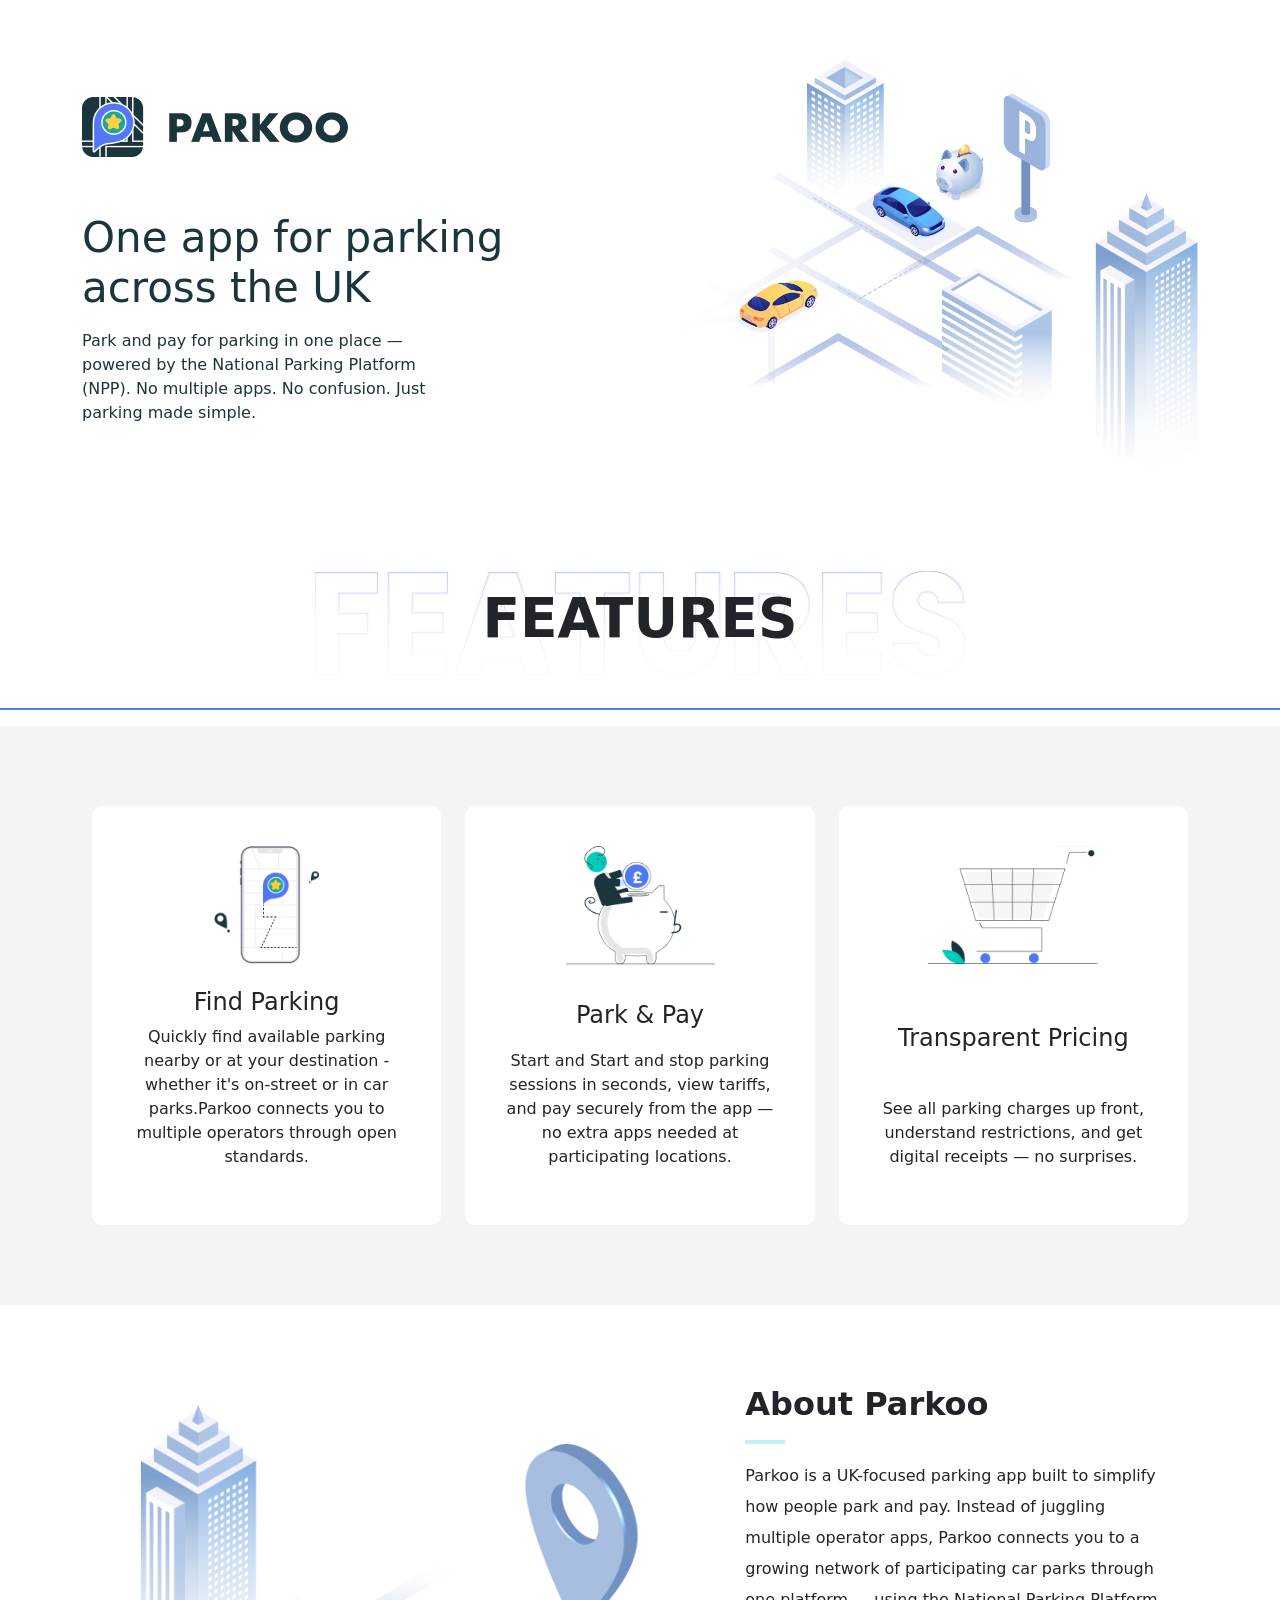
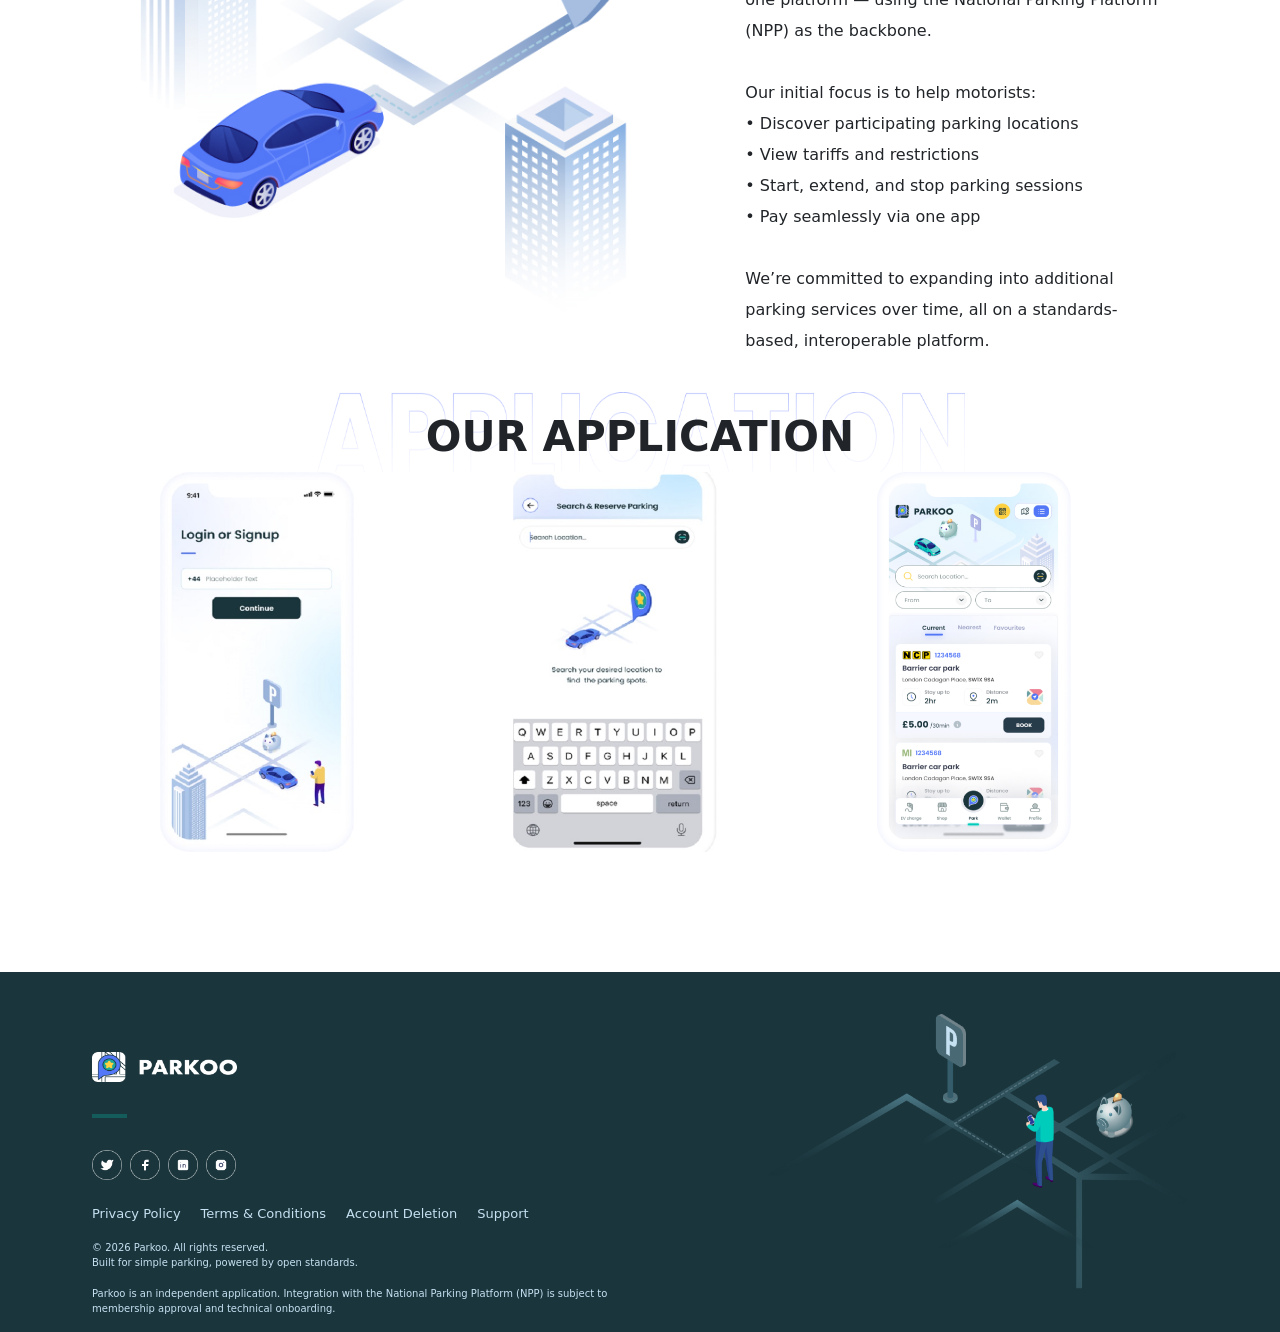
==== commit 32a5c3ce: "Add Privacy Policy, Terms & Conditions, Account Deletion, and Support pages" ====
--- a/index.html
+++ b/index.html
@@ -176,6 +176,13 @@
                 <img class="imagefooter" src="images/Group 59png.png" />
               </div>
 
+              <nav class="footer-legal-links pb-3" aria-label="Legal and support">
+                <a href="/privacy-policy">Privacy Policy</a>
+                <a href="/terms-and-conditions">Terms &amp; Conditions</a>
+                <a href="/delete-account">Account Deletion</a>
+                <a href="/support">Support</a>
+              </nav>
+
               <p class="footertext m-0">© 2026 Parkoo. All rights reserved.</p>
               <p class="footertext">
                 Built for simple parking, powered by open standards.
--- a/css/index.css
+++ b/css/index.css
@@ -292,6 +292,27 @@
   padding-top: 80px;
 }
 
+.footer-legal-links {
+  display: flex;
+  flex-wrap: wrap;
+  gap: 10px 20px;
+}
+
+.footer-legal-links a {
+  color: #c5e1f2;
+  font-size: 13px;
+  text-decoration: none;
+  border-bottom: 1px solid transparent;
+  transition: color 0.2s ease, border-color 0.2s ease;
+}
+
+.footer-legal-links a:hover,
+.footer-legal-links a:focus-visible {
+  color: #00ccbb;
+  border-bottom-color: #00ccbb;
+  outline: none;
+}
+
 .screenshot_slider .owl-item {
   padding: 0;
 }
